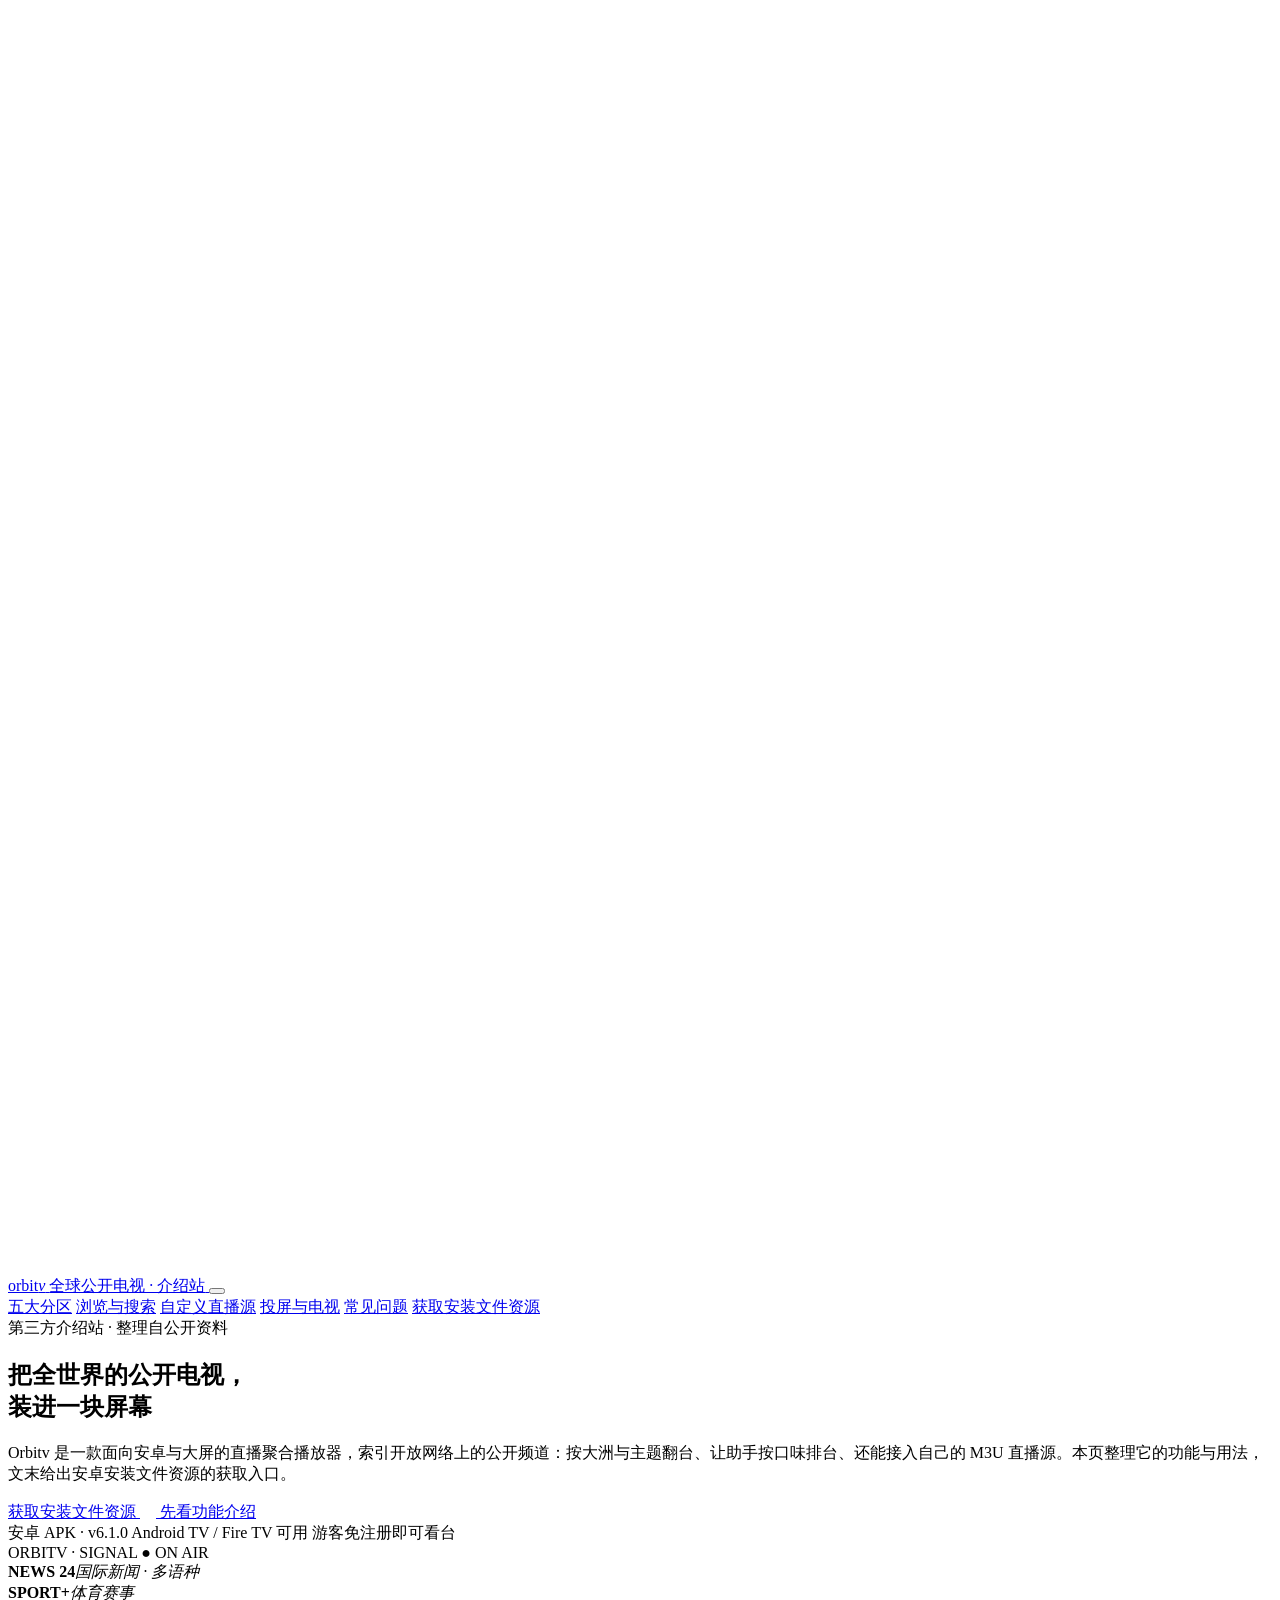
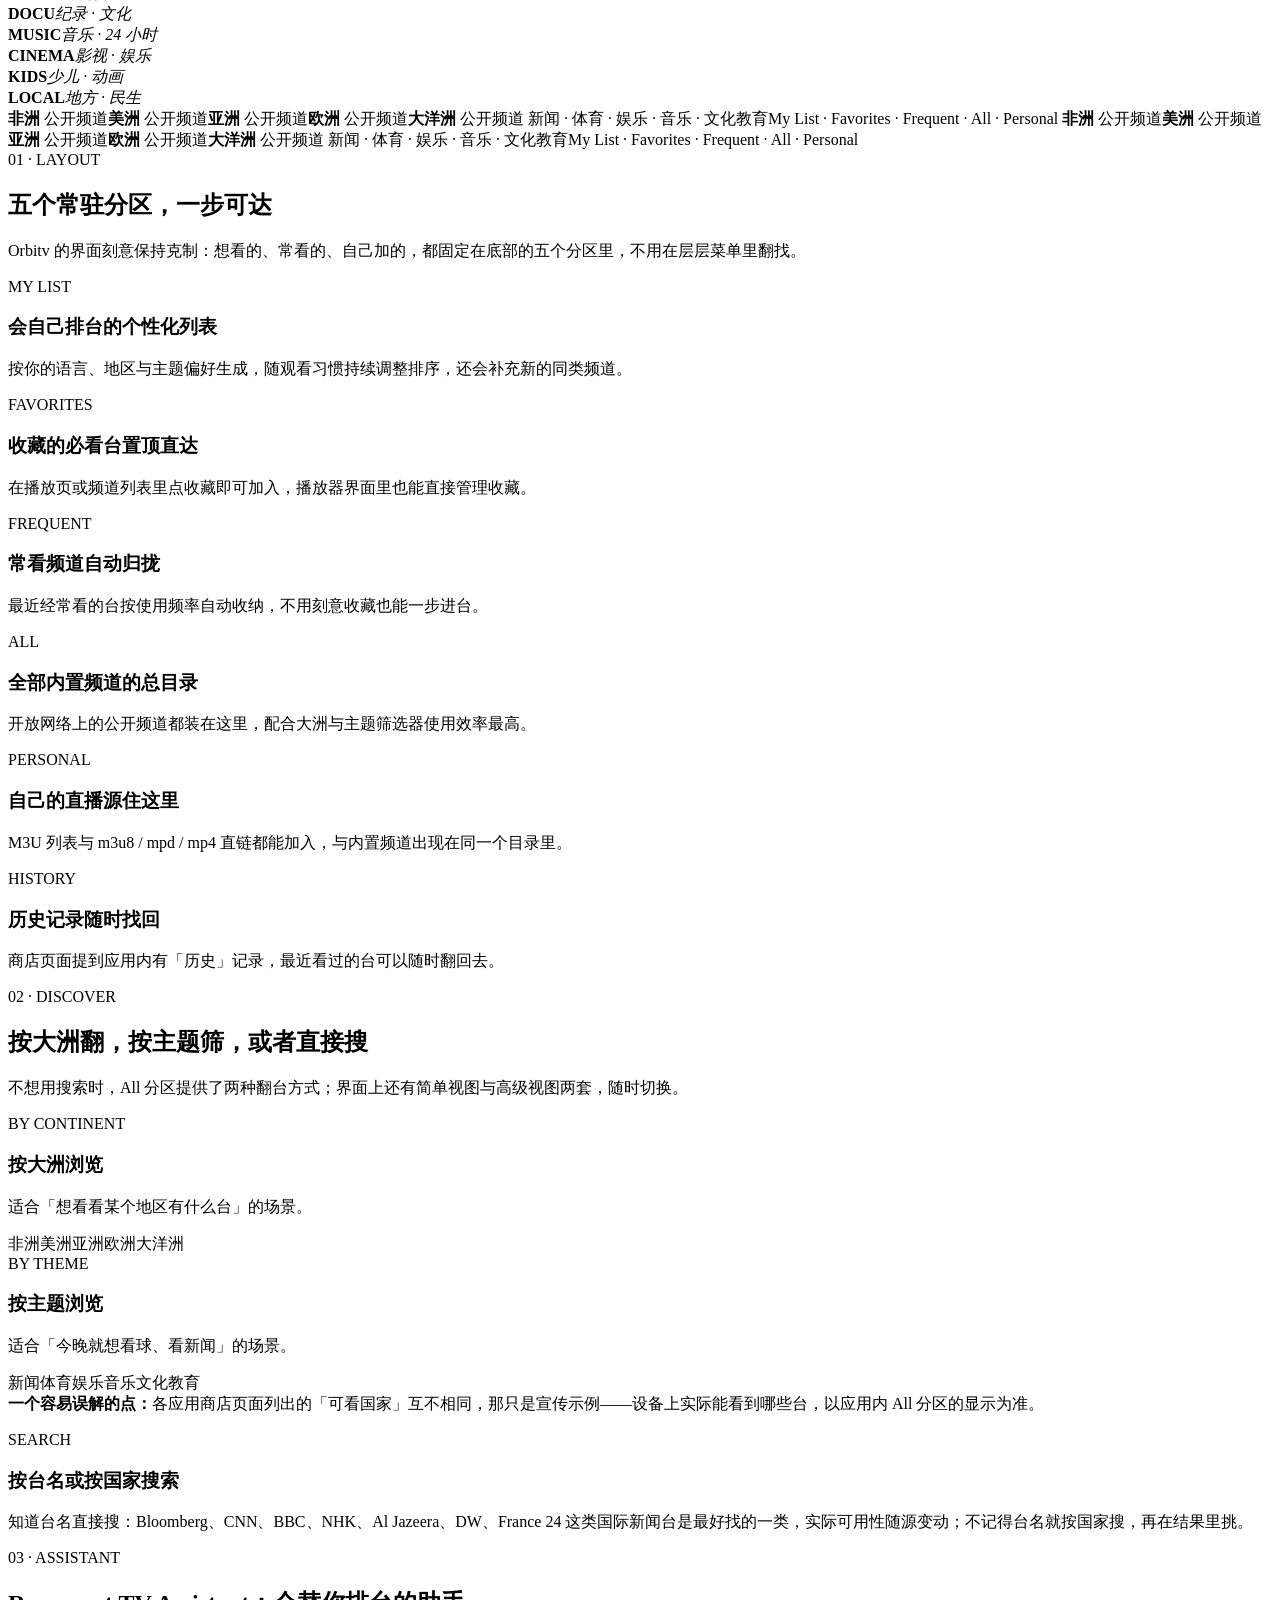
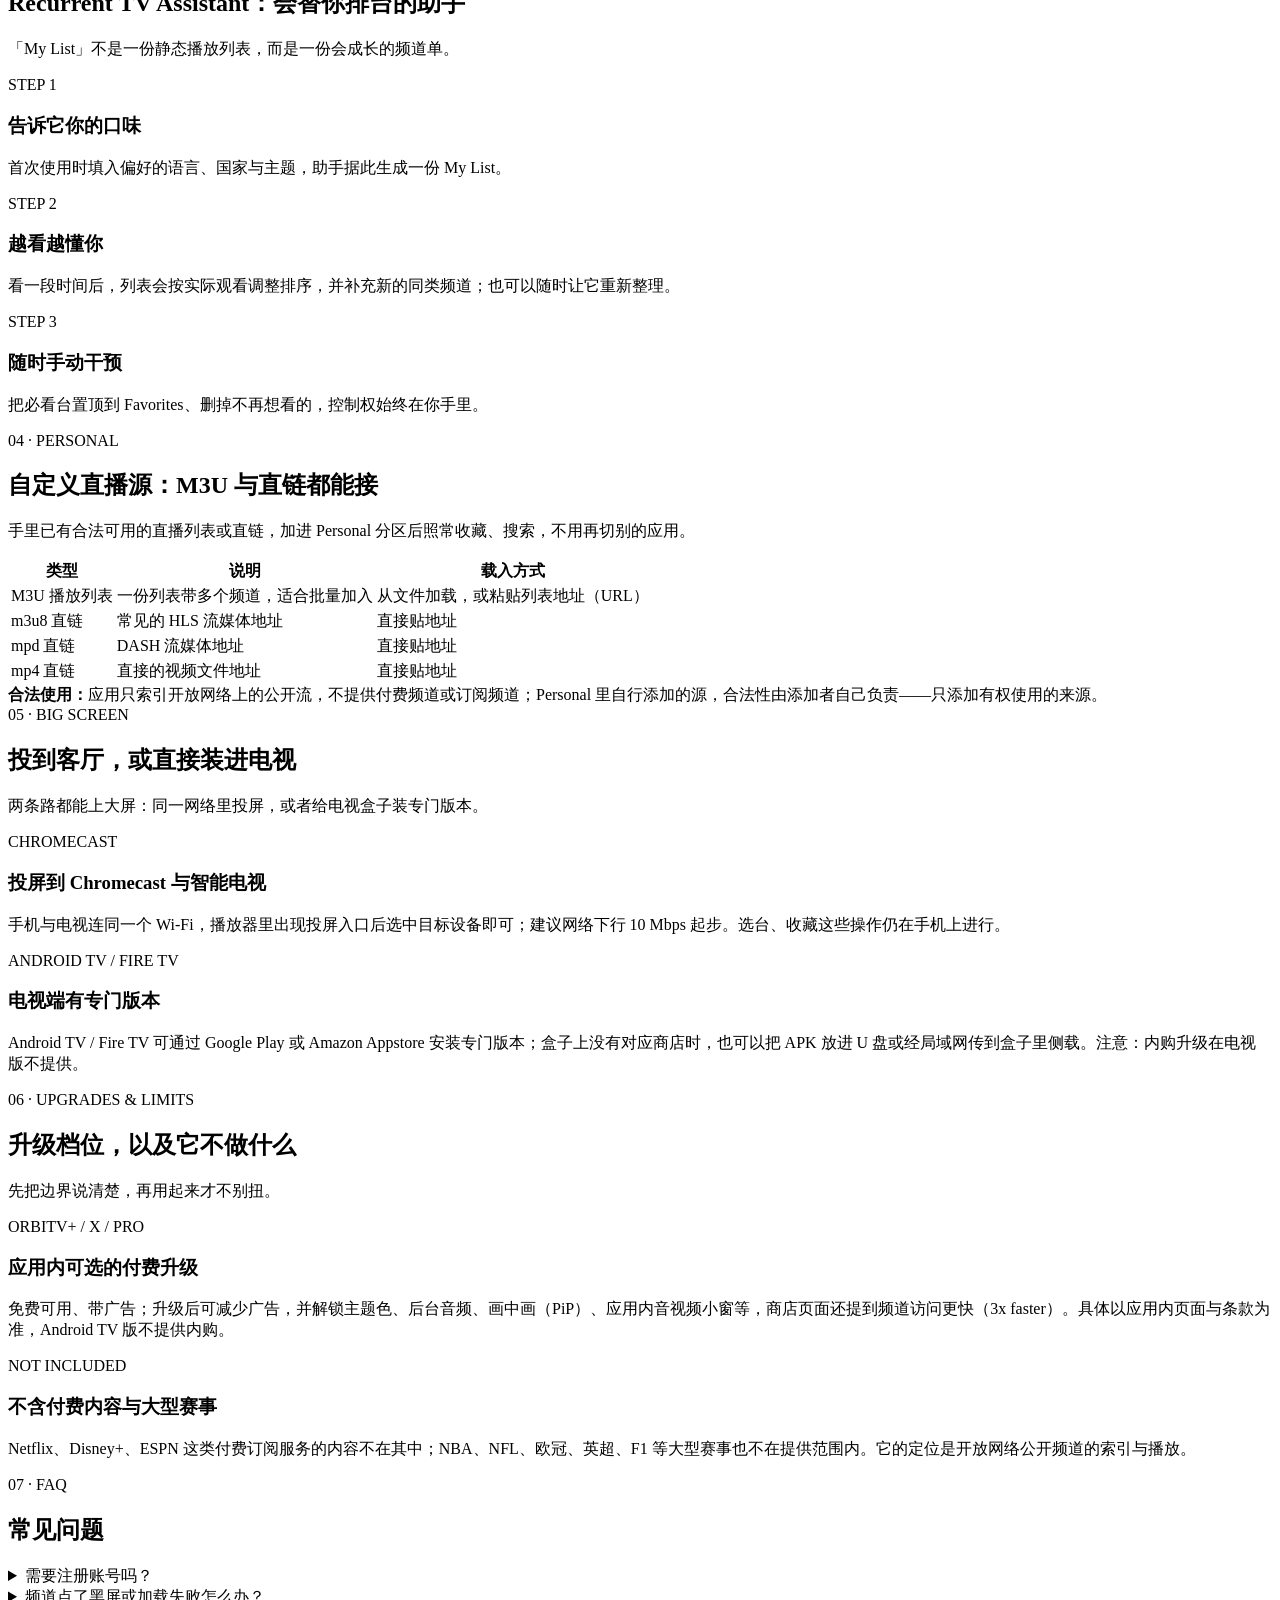
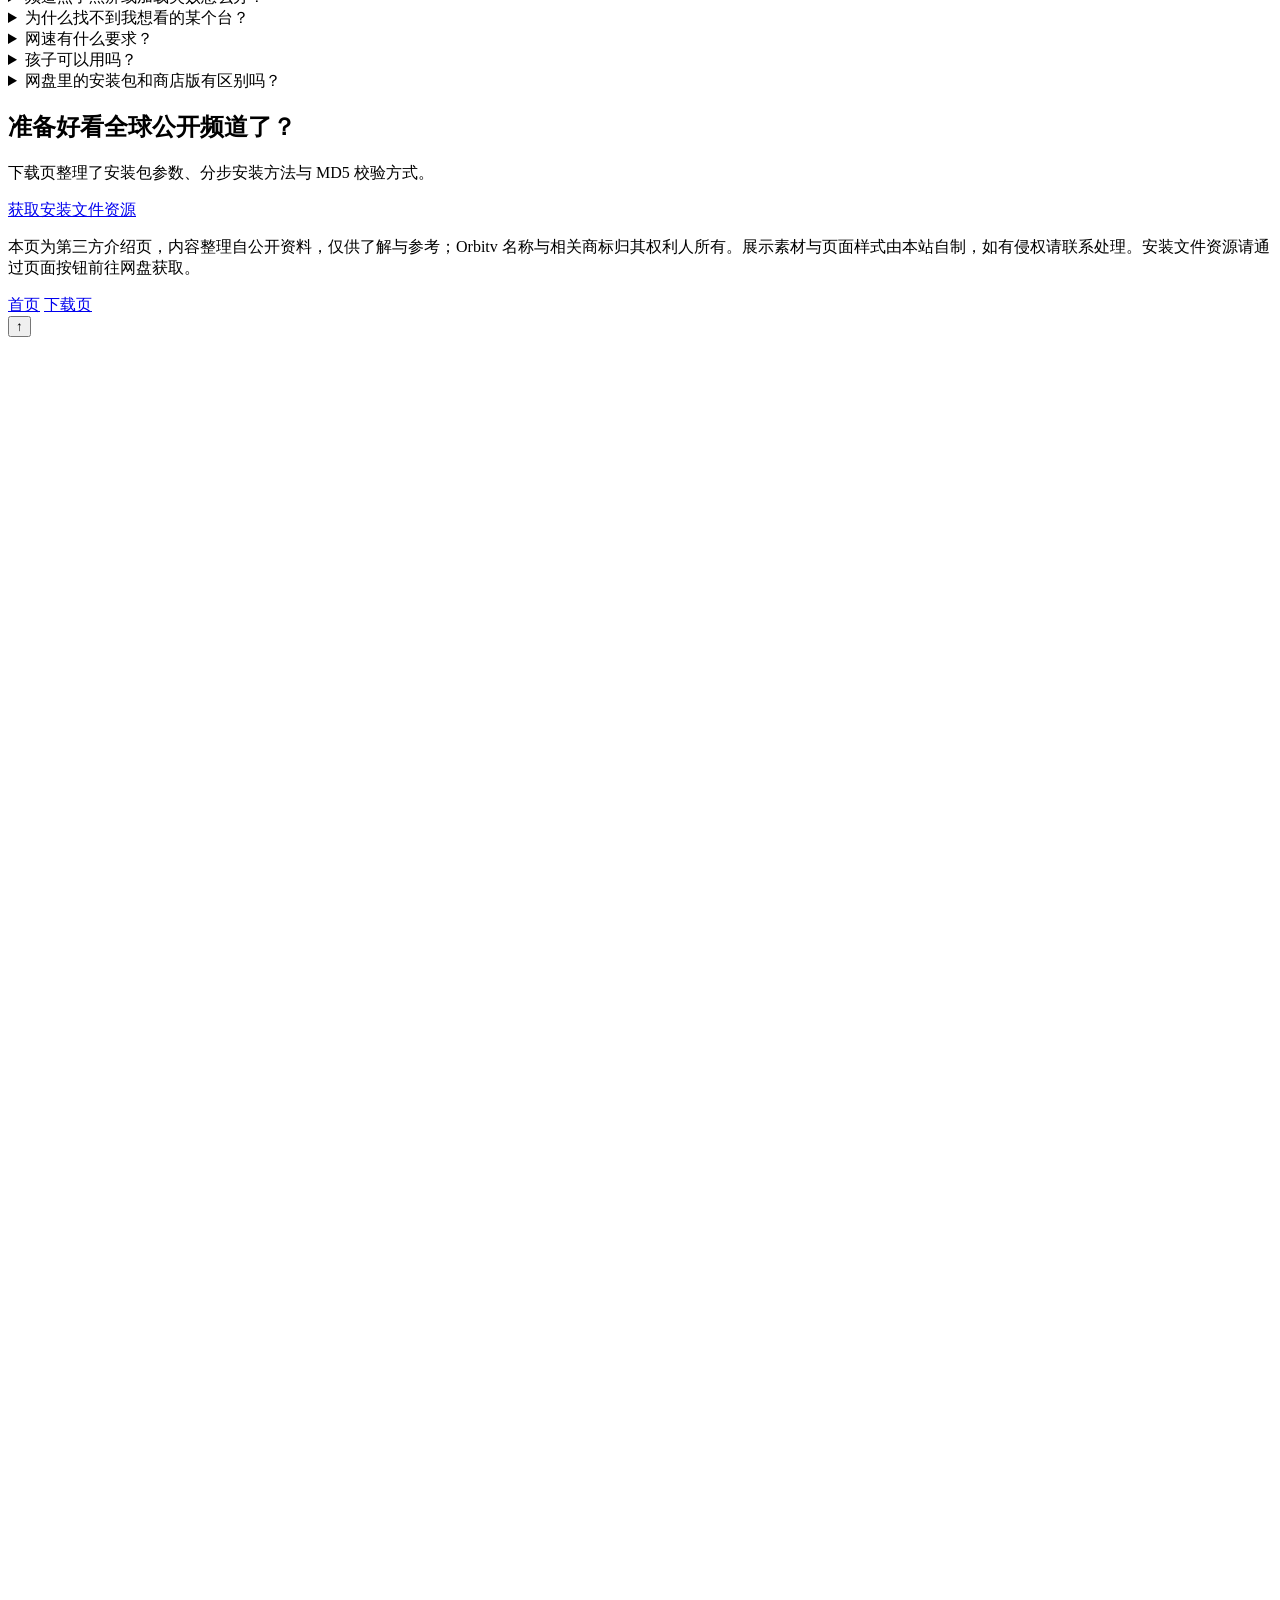
==== index.html @ a36843af "update" ====
<!DOCTYPE html>
<html lang="zh-CN">
<head>
<meta charset="UTF-8">
<meta name="viewport" content="width=device-width, initial-scale=1">
<title>Orbitv 介绍：全球公开电视直播应用的功能与用法 · 安卓安装包获取指引</title>
<meta name="description" content="Orbitv 是一款聚合开放网络公开电视频道的直播播放器，覆盖安卓手机、平板与 Android TV / Fire TV。这里以第三方视角整理它的五大分区、按大洲与主题浏览、M3U 自定义直播源、Chromecast 投屏等玩法，并给出安卓安装文件资源的获取入口。">
<meta name="keywords" content="orbitv,orbitv 下载,orbitv 安卓,IPTV 播放器,直播源 M3U,公开电视直播">
<link rel="icon" type="image/svg+xml" href="data:image/svg+xml,%3Csvg xmlns='http://www.w3.org/2000/svg' viewBox='0 0 32 32'%3E%3Crect width='32' height='32' rx='7' fill='%23ff2e7e'/%3E%3Cpath d='M12 9l12 7-12 7z' fill='%23fff'/%3E%3C/svg%3E">
<link rel="preconnect" href="https://fonts.googleapis.com">
<link rel="preconnect" href="https://fonts.gstatic.com" crossorigin>
<link href="https://fonts.googleapis.com/css2?family=Unbounded:wght@400;500;700&family=Noto+Sans+SC:wght@400;500;700;900&display=swap" rel="stylesheet">
<link rel="stylesheet" href="/assets/css/style.css">
</head>
<body>

<header class="site-header">
  <div class="wrap header-in">
    <a class="brand" href="/">
      <span class="brand-mark" aria-hidden="true">
        <svg viewBox="0 0 24 24" fill="none"><path d="M7 5l13 7-13 7z" fill="#fff"/></svg>
      </span>
      <span class="brand-name">orbit<em>v</em></span>
      <span class="brand-tag">全球公开电视 · 介绍站</span>
    </a>
    <button class="nav-toggle" aria-label="菜单" aria-expanded="false" aria-controls="site-nav">
      <span></span><span></span><span></span>
    </button>
    <nav class="nav-links" id="site-nav" aria-label="站内导航">
      <a href="#sec-zones">五大分区</a>
      <a href="#sec-browse">浏览与搜索</a>
      <a href="#sec-personal">自定义直播源</a>
      <a href="#sec-tv">投屏与电视</a>
      <a href="#sec-faq">常见问题</a>
      <a class="nav-cta" href="/download.html">获取安装文件资源</a>
    </nav>
  </div>
</header>

<main>
  <!-- 英雄区 -->
  <section class="hero">
    <div class="wrap hero-grid">
      <div>
        <span class="chip"><span class="live-dot" aria-hidden="true"></span>第三方介绍站 · 整理自公开资料</span>
        <h1>把全世界的公开电视，<br>装进<span class="grad-text">一块屏幕</span></h1>
        <p class="lead">Orbitv 是一款面向安卓与大屏的直播聚合播放器，索引开放网络上的公开频道：按大洲与主题翻台、让助手按口味排台、还能接入自己的 M3U 直播源。本页整理它的功能与用法，文末给出安卓安装文件资源的获取入口。</p>
        <div class="cta-row">
          <a class="btn btn-primary" href="/download.html">获取安装文件资源
            <svg width="16" height="16" viewBox="0 0 24 24" fill="none" aria-hidden="true"><path d="M12 3v13m0 0l-5-5m5 5l5-5M4 21h16" stroke="#fff" stroke-width="2" stroke-linecap="round" stroke-linejoin="round"/></svg>
          </a>
          <a class="btn btn-ghost" href="#sec-zones">先看功能介绍</a>
        </div>
        <div class="hero-meta">
          <span><i></i>安卓 APK · v6.1.0</span>
          <span><i></i>Android TV / Fire TV 可用</span>
          <span><i></i>游客免注册即可看台</span>
        </div>
      </div>
      <div class="tv-panel" aria-hidden="true">
        <div class="tv-top">
          <span class="sig">ORBITV · SIGNAL</span>
          <span class="on-air">● ON AIR</span>
        </div>
        <div class="mosaic">
          <div class="tile wide"><b>NEWS 24</b><i>国际新闻 · 多语种</i></div>
          <div class="tile"><b>SPORT+</b><i>体育赛事</i></div>
          <div class="tile alt"><b>DOCU</b><i>纪录 · 文化</i></div>
          <div class="tile alt"><b>MUSIC</b><i>音乐 · 24 小时</i></div>
          <div class="tile"><b>CINEMA</b><i>影视 · 娱乐</i></div>
          <div class="tile"><b>KIDS</b><i>少儿 · 动画</i></div>
          <div class="tile alt"><b>LOCAL</b><i>地方 · 民生</i></div>
        </div>
      </div>
    </div>
  </section>

  <!-- 跑马灯 -->
  <div class="ticker" aria-hidden="true">
    <div class="ticker-track">
      <span><b>非洲</b> 公开频道</span><span><b>美洲</b> 公开频道</span><span><b>亚洲</b> 公开频道</span><span><b>欧洲</b> 公开频道</span><span><b>大洋洲</b> 公开频道</span>
      <span>新闻 · 体育 · 娱乐 · 音乐 · 文化教育</span><span>My List · Favorites · Frequent · All · Personal</span>
      <span><b>非洲</b> 公开频道</span><span><b>美洲</b> 公开频道</span><span><b>亚洲</b> 公开频道</span><span><b>欧洲</b> 公开频道</span><span><b>大洋洲</b> 公开频道</span>
      <span>新闻 · 体育 · 娱乐 · 音乐 · 文化教育</span><span>My List · Favorites · Frequent · All · Personal</span>
    </div>
  </div>

  <!-- 01 五大分区 -->
  <section class="sec" id="sec-zones">
    <div class="wrap">
      <div class="sec-head reveal">
        <span class="k">01 · LAYOUT</span>
        <h2>五个常驻分区，一步可达</h2>
        <p>Orbitv 的界面刻意保持克制：想看的、常看的、自己加的，都固定在底部的五个分区里，不用在层层菜单里翻找。</p>
      </div>
      <div class="grid3">
        <div class="card reveal">
          <span class="en">MY LIST</span>
          <h3>会自己排台的个性化列表</h3>
          <p>按你的语言、地区与主题偏好生成，随观看习惯持续调整排序，还会补充新的同类频道。</p>
        </div>
        <div class="card reveal">
          <span class="en">FAVORITES</span>
          <h3>收藏的必看台置顶直达</h3>
          <p>在播放页或频道列表里点收藏即可加入，播放器界面里也能直接管理收藏。</p>
        </div>
        <div class="card reveal">
          <span class="en">FREQUENT</span>
          <h3>常看频道自动归拢</h3>
          <p>最近经常看的台按使用频率自动收纳，不用刻意收藏也能一步进台。</p>
        </div>
        <div class="card reveal">
          <span class="en">ALL</span>
          <h3>全部内置频道的总目录</h3>
          <p>开放网络上的公开频道都装在这里，配合大洲与主题筛选器使用效率最高。</p>
        </div>
        <div class="card reveal">
          <span class="en">PERSONAL</span>
          <h3>自己的直播源住这里</h3>
          <p>M3U 列表与 m3u8 / mpd / mp4 直链都能加入，与内置频道出现在同一个目录里。</p>
        </div>
        <div class="card reveal">
          <span class="en">HISTORY</span>
          <h3>历史记录随时找回</h3>
          <p>商店页面提到应用内有「历史」记录，最近看过的台可以随时翻回去。</p>
        </div>
      </div>
    </div>
  </section>

  <!-- 02 浏览与搜索 -->
  <section class="sec" id="sec-browse">
    <div class="wrap">
      <div class="sec-head reveal">
        <span class="k">02 · DISCOVER</span>
        <h2>按大洲翻，按主题筛，或者直接搜</h2>
        <p>不想用搜索时，All 分区提供了两种翻台方式；界面上还有简单视图与高级视图两套，随时切换。</p>
      </div>
      <div class="browse-grid">
        <div class="card reveal">
          <span class="en">BY CONTINENT</span>
          <h3>按大洲浏览</h3>
          <p>适合「想看看某个地区有什么台」的场景。</p>
          <div class="pill-box">
            <span class="pill">非洲</span><span class="pill">美洲</span><span class="pill">亚洲</span><span class="pill">欧洲</span><span class="pill">大洋洲</span>
          </div>
        </div>
        <div class="card reveal">
          <span class="en">BY THEME</span>
          <h3>按主题浏览</h3>
          <p>适合「今晚就想看球、看新闻」的场景。</p>
          <div class="pill-box">
            <span class="pill">新闻</span><span class="pill">体育</span><span class="pill">娱乐</span><span class="pill">音乐</span><span class="pill">文化教育</span>
          </div>
        </div>
      </div>
      <div class="note reveal">
        <b>一个容易误解的点：</b>各应用商店页面列出的「可看国家」互不相同，那只是宣传示例——设备上实际能看到哪些台，以应用内 All 分区的显示为准。
      </div>
      <div class="card reveal" style="margin-top:16px">
        <span class="en">SEARCH</span>
        <h3>按台名或按国家搜索</h3>
        <p>知道台名直接搜：Bloomberg、CNN、BBC、NHK、Al Jazeera、DW、France 24 这类国际新闻台是最好找的一类，实际可用性随源变动；不记得台名就按国家搜，再在结果里挑。</p>
      </div>
    </div>
  </section>

  <!-- 03 助手 -->
  <section class="sec" id="sec-assistant">
    <div class="wrap">
      <div class="sec-head reveal">
        <span class="k">03 · ASSISTANT</span>
        <h2>Recurrent TV Assistant：会替你排台的助手</h2>
        <p>「My List」不是一份静态播放列表，而是一份会成长的频道单。</p>
      </div>
      <div class="grid3">
        <div class="card reveal">
          <span class="num">STEP 1</span>
          <h3>告诉它你的口味</h3>
          <p>首次使用时填入偏好的语言、国家与主题，助手据此生成一份 My List。</p>
        </div>
        <div class="card reveal">
          <span class="num">STEP 2</span>
          <h3>越看越懂你</h3>
          <p>看一段时间后，列表会按实际观看调整排序，并补充新的同类频道；也可以随时让它重新整理。</p>
        </div>
        <div class="card reveal">
          <span class="num">STEP 3</span>
          <h3>随时手动干预</h3>
          <p>把必看台置顶到 Favorites、删掉不再想看的，控制权始终在你手里。</p>
        </div>
      </div>
    </div>
  </section>

  <!-- 04 自定义直播源 -->
  <section class="sec" id="sec-personal">
    <div class="wrap">
      <div class="sec-head reveal">
        <span class="k">04 · PERSONAL</span>
        <h2>自定义直播源：M3U 与直链都能接</h2>
        <p>手里已有合法可用的直播列表或直链，加进 Personal 分区后照常收藏、搜索，不用再切别的应用。</p>
      </div>
      <div class="tbl-wrap reveal">
        <table class="tbl">
          <thead><tr><th>类型</th><th>说明</th><th>载入方式</th></tr></thead>
          <tbody>
            <tr><td>M3U 播放列表</td><td>一份列表带多个频道，适合批量加入</td><td>从文件加载，或粘贴列表地址（URL）</td></tr>
            <tr><td>m3u8 直链</td><td>常见的 HLS 流媒体地址</td><td>直接贴地址</td></tr>
            <tr><td>mpd 直链</td><td>DASH 流媒体地址</td><td>直接贴地址</td></tr>
            <tr><td>mp4 直链</td><td>直接的视频文件地址</td><td>直接贴地址</td></tr>
          </tbody>
        </table>
      </div>
      <div class="note reveal">
        <b>合法使用：</b>应用只索引开放网络上的公开流，不提供付费频道或订阅频道；Personal 里自行添加的源，合法性由添加者自己负责——只添加有权使用的来源。
      </div>
    </div>
  </section>

  <!-- 05 投屏与电视 -->
  <section class="sec" id="sec-tv">
    <div class="wrap">
      <div class="sec-head reveal">
        <span class="k">05 · BIG SCREEN</span>
        <h2>投到客厅，或直接装进电视</h2>
        <p>两条路都能上大屏：同一网络里投屏，或者给电视盒子装专门版本。</p>
      </div>
      <div class="grid2">
        <div class="card reveal">
          <span class="en">CHROMECAST</span>
          <h3>投屏到 Chromecast 与智能电视</h3>
          <p>手机与电视连同一个 Wi-Fi，播放器里出现投屏入口后选中目标设备即可；建议网络下行 10 Mbps 起步。选台、收藏这些操作仍在手机上进行。</p>
        </div>
        <div class="card reveal">
          <span class="en">ANDROID TV / FIRE TV</span>
          <h3>电视端有专门版本</h3>
          <p>Android TV / Fire TV 可通过 Google Play 或 Amazon Appstore 安装专门版本；盒子上没有对应商店时，也可以把 APK 放进 U 盘或经局域网传到盒子里侧载。注意：内购升级在电视版不提供。</p>
        </div>
      </div>
    </div>
  </section>

  <!-- 06 升级与边界 -->
  <section class="sec" id="sec-plus">
    <div class="wrap">
      <div class="sec-head reveal">
        <span class="k">06 · UPGRADES &amp; LIMITS</span>
        <h2>升级档位，以及它不做什么</h2>
        <p>先把边界说清楚，再用起来才不别扭。</p>
      </div>
      <div class="grid2">
        <div class="card reveal">
          <span class="en">ORBITV+ / X / PRO</span>
          <h3>应用内可选的付费升级</h3>
          <p>免费可用、带广告；升级后可减少广告，并解锁主题色、后台音频、画中画（PiP）、应用内音视频小窗等，商店页面还提到频道访问更快（3x faster）。具体以应用内页面与条款为准，Android TV 版不提供内购。</p>
        </div>
        <div class="card reveal">
          <span class="en">NOT INCLUDED</span>
          <h3>不含付费内容与大型赛事</h3>
          <p>Netflix、Disney+、ESPN 这类付费订阅服务的内容不在其中；NBA、NFL、欧冠、英超、F1 等大型赛事也不在提供范围内。它的定位是开放网络公开频道的索引与播放。</p>
        </div>
      </div>
    </div>
  </section>

  <!-- FAQ -->
  <section class="sec" id="sec-faq">
    <div class="wrap">
      <div class="sec-head reveal">
        <span class="k">07 · FAQ</span>
        <h2>常见问题</h2>
      </div>
      <details class="qa reveal">
        <summary>需要注册账号吗？</summary>
        <div class="qa-body">不需要。游客身份即可浏览与观看，装完直接用。注册是可选的，价值主要在收藏的跨设备同步——换手机时不用手动重收一遍。</div>
      </details>
      <details class="qa reveal">
        <summary>频道点了黑屏或加载失败怎么办？</summary>
        <div class="qa-body">先换两个别的台：能播说明是刚才那个台失效了，稍后再试即可；都不能播就查网络，或做一次「宽带 vs 移动流量」的对照测试来定位问题在哪个环节。开放网络源随时可能下线或迁移，单个台失效是常态。</div>
      </details>
      <details class="qa reveal">
        <summary>为什么找不到我想看的某个台？</summary>
        <div class="qa-body">它不提供付费或订阅频道，也不提供大型赛事转播。想看这类内容仍需要对应的付费服务。想要一个稳定可用的源，可以往 Personal 里添加自己有权使用的直播源。</div>
      </details>
      <details class="qa reveal">
        <summary>网速有什么要求？</summary>
        <div class="qa-body">10 Mbps 以上的下行速度体验较稳，画质更高的流要求更高。移动流量下信号波动比 Wi-Fi 明显；长时间用流量看直播产生的流量费与漫游费由使用者自行承担。</div>
      </details>
      <details class="qa reveal">
        <summary>孩子可以用吗？</summary>
        <div class="qa-body">安卓商店分级为 PEGI 3（全年龄），iOS App Store 分级为 16+，服务条款也写明面向 16 岁以上人群。家里同时有安卓和苹果设备的话，两边都要留意。</div>
      </details>
      <details class="qa reveal">
        <summary>网盘里的安装包和商店版有区别吗？</summary>
        <div class="qa-body">功能相同，只是版本新旧不同：网盘包固定为 6.1.0，商店版持续更新。装法与校验方式见<a href="/download.html">下载页</a>的说明。</div>
      </details>
    </div>
  </section>

  <!-- CTA -->
  <div class="wrap">
    <div class="cta-band reveal">
      <h2>准备好看全球公开频道了？</h2>
      <p>下载页整理了安装包参数、分步安装方法与 MD5 校验方式。</p>
      <a class="btn btn-primary" href="/download.html">获取安装文件资源</a>
    </div>
  </div>
</main>

<footer class="site-footer">
  <div class="wrap foot-in">
    <p>本页为第三方介绍页，内容整理自公开资料，仅供了解与参考；Orbitv 名称与相关商标归其权利人所有。展示素材与页面样式由本站自制，如有侵权请联系处理。安装文件资源请通过页面按钮前往网盘获取。</p>
    <nav class="foot-links" aria-label="页脚链接">
      <a href="/">首页</a>
      <a href="/download.html">下载页</a>
    </nav>
  </div>
</footer>

<!-- 右下角浮动按钮：返回顶部 + 下载 -->
<div class="fab-stack">
  <button class="fab fab-top" id="to-top" aria-label="返回顶部">↑</button>
  <a class="fab fab-dl" href="#" data-link="download" aria-label="获取安装文件资源">
    <svg viewBox="0 0 24 24" fill="none" aria-hidden="true"><path d="M12 3v13m0 0l-5-5m5 5l5-5M4 21h16" stroke="#fff" stroke-width="2.2" stroke-linecap="round" stroke-linejoin="round"/></svg>
  </a>
</div>

<script src="/assets/js/links.js"></script>
<script src="/assets/js/main.js"></script>
</body>
</html>
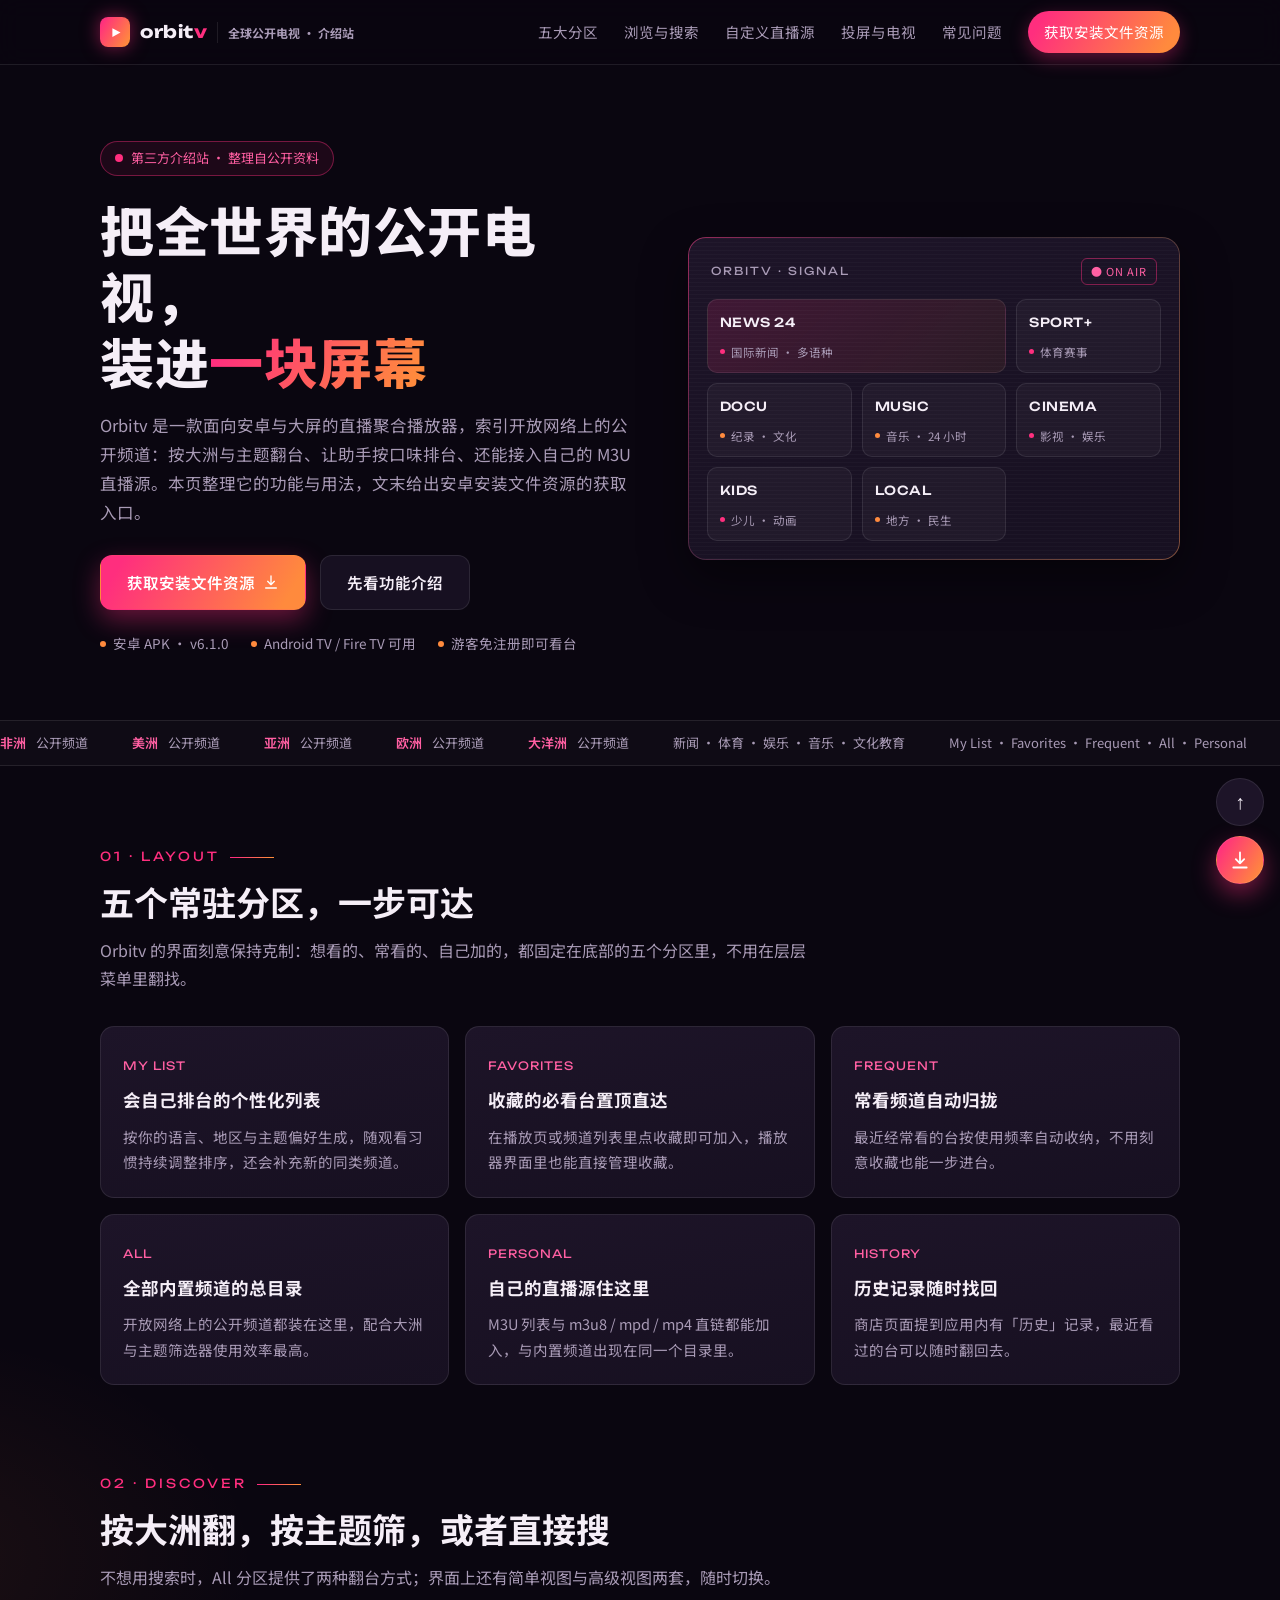
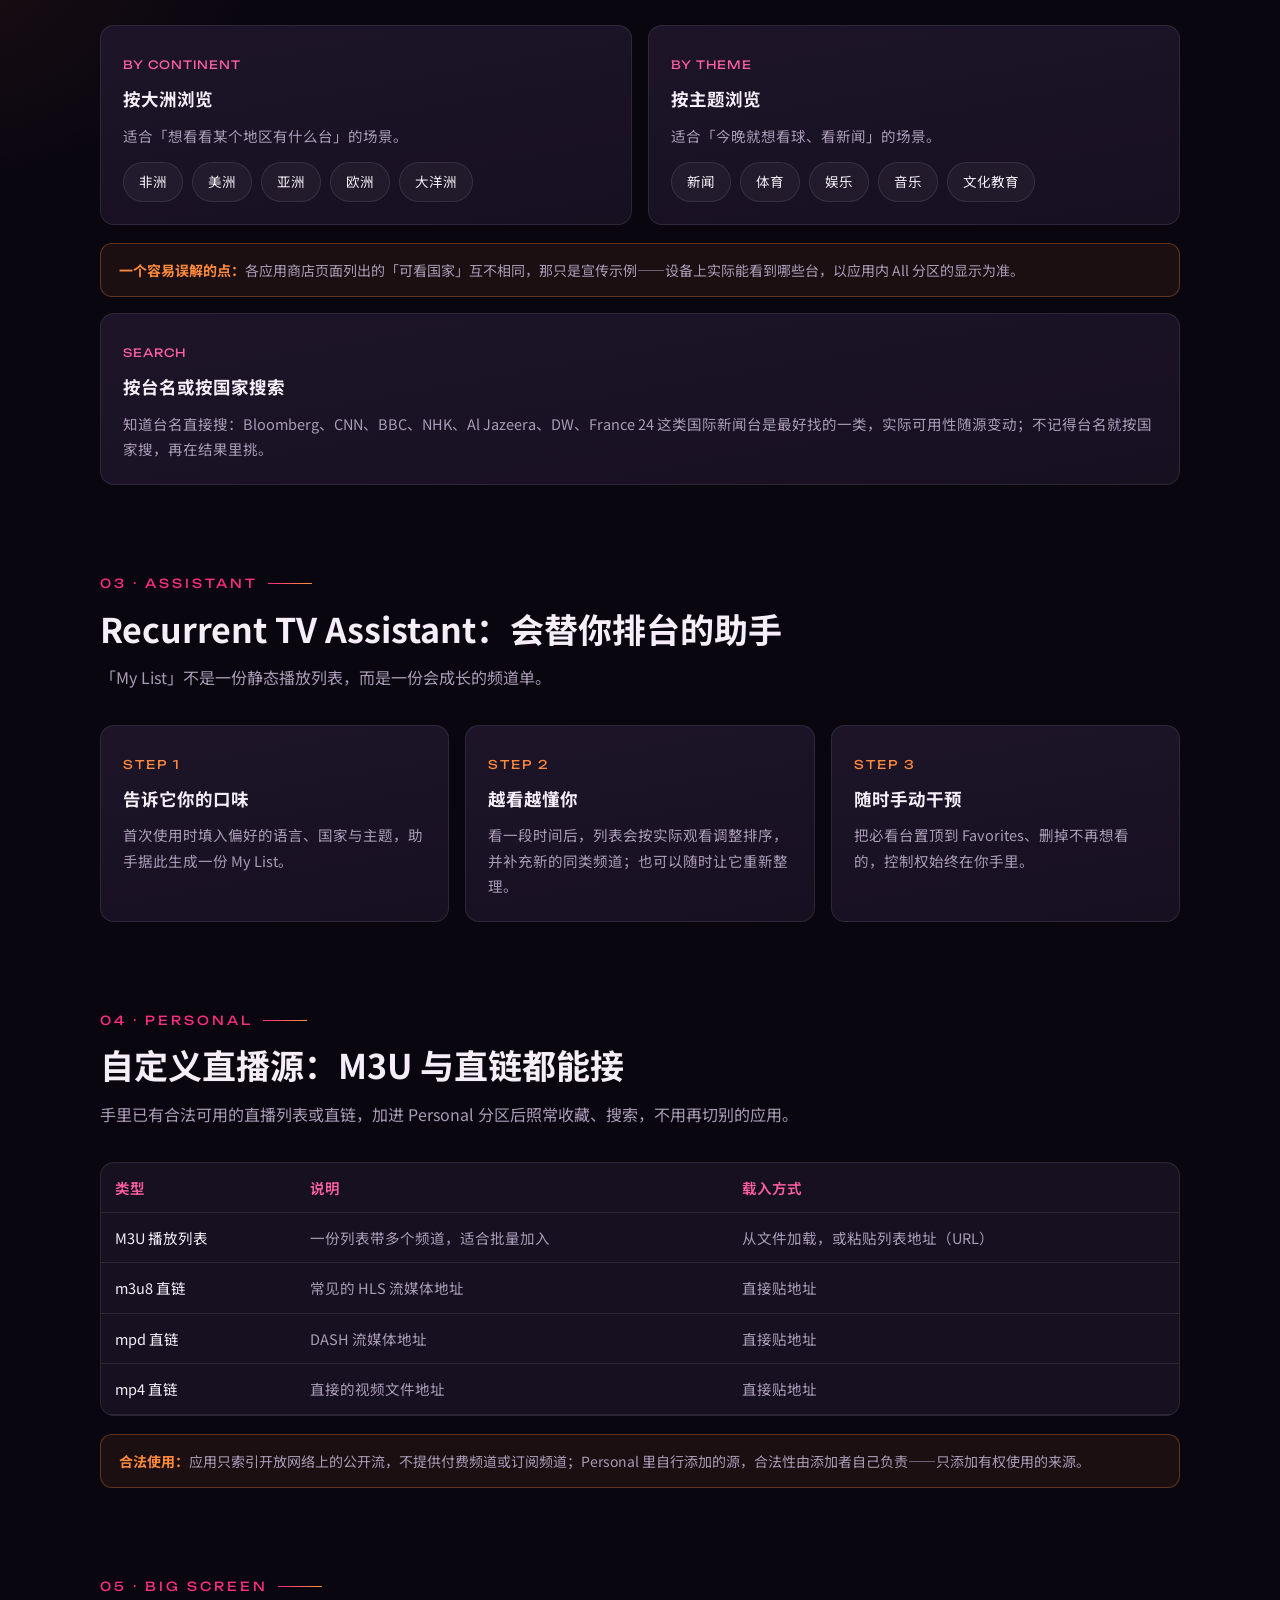
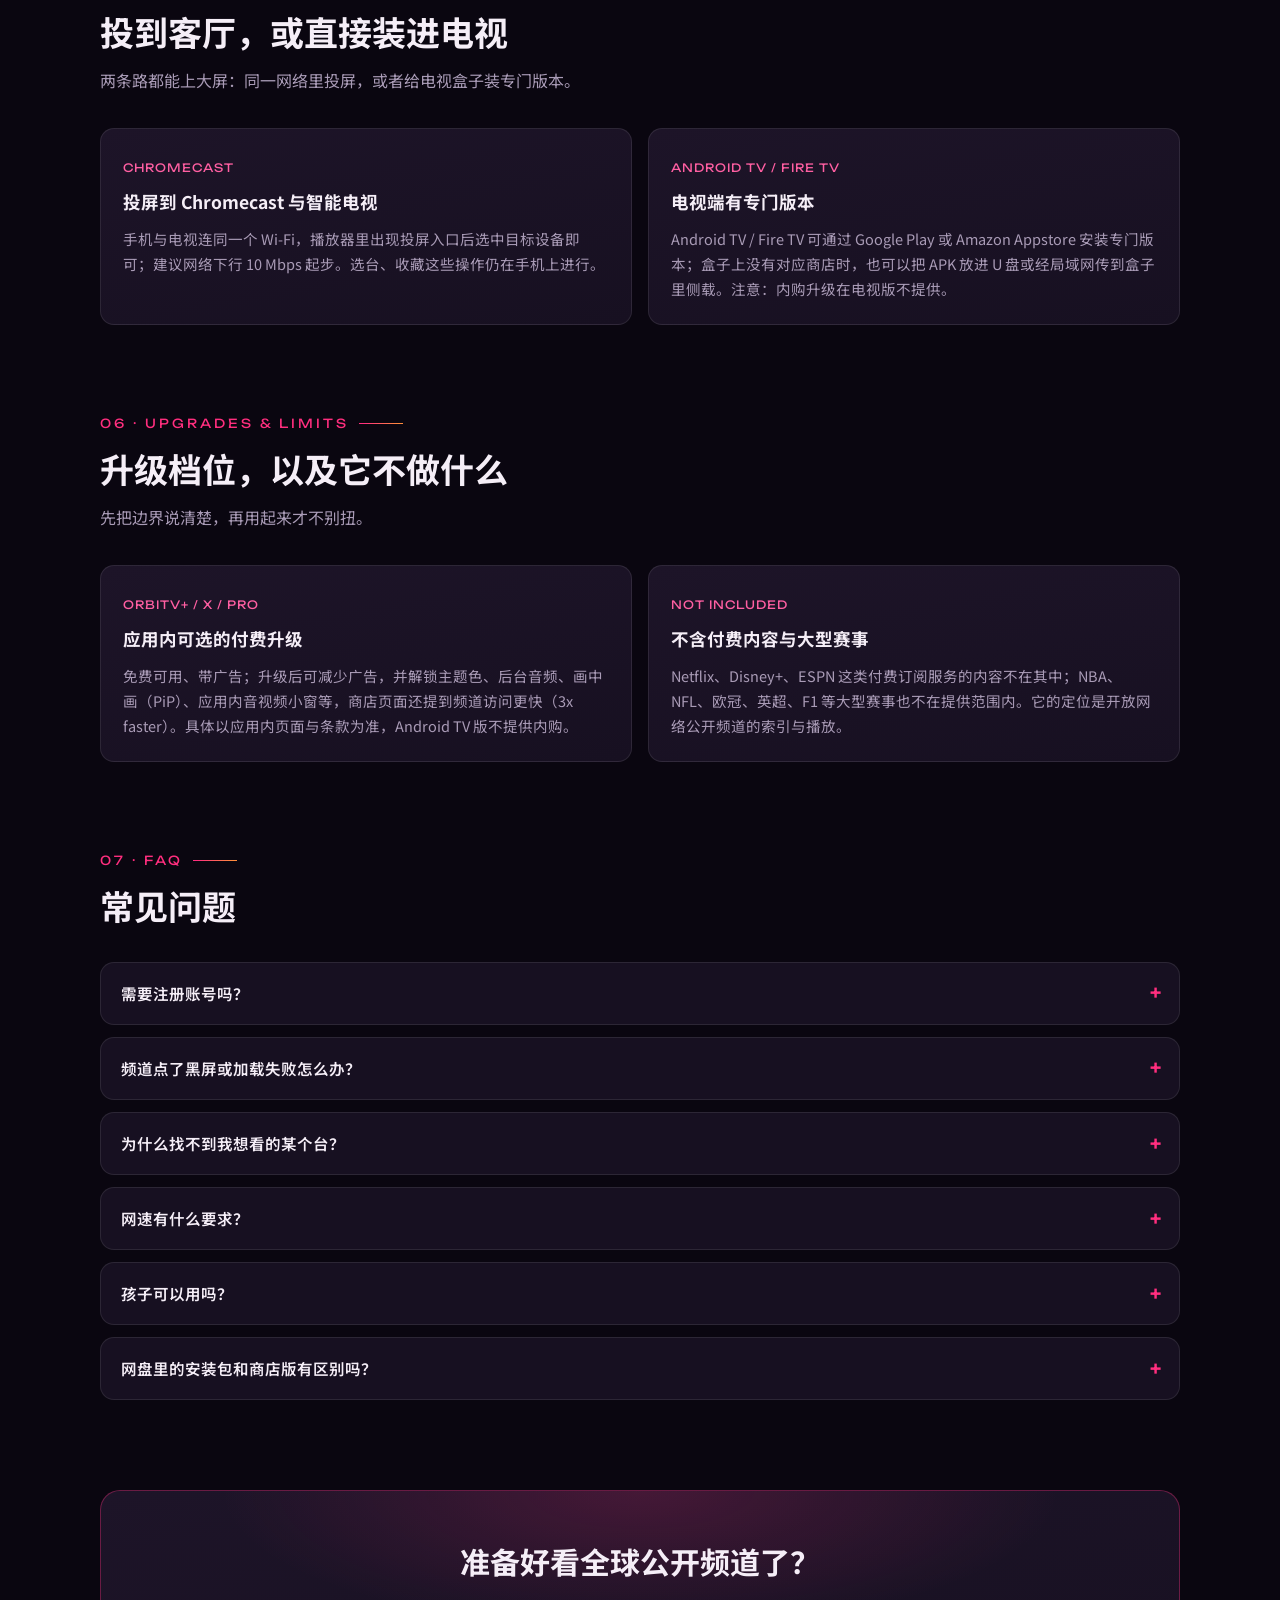
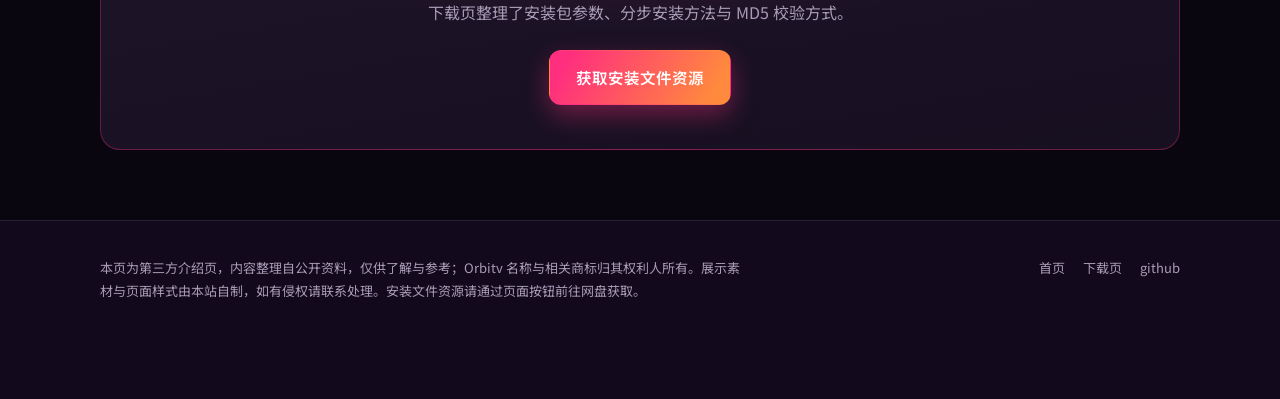
==== commit 215fc68b: "update" ====
--- a/index.html
+++ b/index.html
@@ -314,6 +314,7 @@
     <nav class="foot-links" aria-label="页脚链接">
       <a href="/">首页</a>
       <a href="/download.html">下载页</a>
+      <a href="https://github.com/alipymanbu/orbitv.loveyou.bond">github</a>
     </nav>
   </div>
 </footer>
--- a/assets/css/style.css
+++ b/assets/css/style.css
@@ -0,0 +1,311 @@
+/* orbitv.loveyou.bond —— 广播信号 · 暗夜粉调主题（第三方介绍站） */
+:root {
+  --bg: #0a0610;
+  --bg-2: #120a1c;
+  --panel: #171021;
+  --panel-2: #1d1428;
+  --line: rgba(255, 255, 255, 0.09);
+  --txt: #f5eef7;
+  --muted: #a99bb6;
+  --pink: #ff2e7e;
+  --pink-soft: #ff5fa2;
+  --orange: #ff8a3d;
+  --grad: linear-gradient(120deg, #ff2e7e 10%, #ff8a3d 90%);
+  --radius: 14px;
+  --shadow: 0 18px 48px rgba(0, 0, 0, 0.45);
+}
+
+* { box-sizing: border-box; margin: 0; padding: 0; }
+html { overflow-x: clip; scroll-behavior: smooth; }
+@media (prefers-reduced-motion: reduce) {
+  html { scroll-behavior: auto; }
+}
+body {
+  font-family: 'Noto Sans SC', 'PingFang SC', 'Microsoft YaHei', system-ui, -apple-system, sans-serif;
+  background:
+    radial-gradient(900px 480px at 85% -10%, rgba(255, 46, 126, 0.14), transparent 60%),
+    radial-gradient(700px 420px at -10% 30%, rgba(255, 138, 61, 0.08), transparent 55%),
+    var(--bg);
+  color: var(--txt);
+  line-height: 1.75;
+  -webkit-font-smoothing: antialiased;
+}
+img, svg, video { max-width: 100%; display: block; }
+a { color: var(--pink-soft); text-decoration: none; }
+a:hover { text-decoration: underline; }
+ul, ol { padding-left: 1.4em; }
+li { margin: 0.35em 0; }
+code { font-family: ui-monospace, Consolas, 'Courier New', monospace; }
+
+.wrap { max-width: 1120px; margin: 0 auto; padding: 0 20px; }
+.disp { font-family: 'Unbounded', 'Noto Sans SC', sans-serif; }
+.grad-text {
+  background: var(--grad);
+  -webkit-background-clip: text;
+  background-clip: text;
+  color: transparent;
+}
+
+/* ---------- 顶栏 ---------- */
+.site-header {
+  position: sticky; top: 0; z-index: 50;
+  background: rgba(10, 6, 16, 0.82);
+  backdrop-filter: blur(12px);
+  -webkit-backdrop-filter: blur(12px);
+  border-bottom: 1px solid var(--line);
+}
+.header-in { display: flex; align-items: center; justify-content: space-between; gap: 16px; height: 64px; }
+.brand { display: inline-flex; align-items: center; gap: 10px; color: var(--txt); font-weight: 700; }
+.brand:hover { text-decoration: none; }
+.brand-mark {
+  width: 30px; height: 30px; border-radius: 8px; flex: none;
+  background: var(--grad);
+  display: inline-flex; align-items: center; justify-content: center;
+  box-shadow: 0 0 18px rgba(255, 46, 126, 0.5);
+}
+.brand-mark svg { width: 15px; height: 15px; }
+.brand-name { font-family: 'Unbounded', sans-serif; font-size: 17px; letter-spacing: 0.5px; }
+.brand-name em { font-style: normal; color: var(--pink); }
+.brand-tag { font-size: 12px; color: var(--muted); border-left: 1px solid var(--line); padding-left: 10px; }
+
+.nav-links { display: flex; align-items: center; gap: 26px; }
+.nav-links a { color: var(--muted); font-size: 14.5px; }
+.nav-links a:hover { color: var(--txt); text-decoration: none; }
+.nav-cta {
+  padding: 8px 16px; border-radius: 999px; font-size: 14px; color: #fff !important;
+  background: var(--grad); box-shadow: 0 6px 18px rgba(255, 46, 126, 0.35);
+}
+.nav-toggle {
+  display: none; width: 42px; height: 42px; border-radius: 10px;
+  background: var(--panel-2); border: 1px solid var(--line); cursor: pointer;
+  flex-direction: column; align-items: center; justify-content: center; gap: 5px;
+}
+.nav-toggle span { width: 18px; height: 2px; background: var(--txt); border-radius: 2px; transition: transform 0.2s, opacity 0.2s; }
+.nav-toggle.open span:nth-child(1) { transform: translateY(7px) rotate(45deg); }
+.nav-toggle.open span:nth-child(2) { opacity: 0; }
+.nav-toggle.open span:nth-child(3) { transform: translateY(-7px) rotate(-45deg); }
+
+/* ---------- 英雄区 ---------- */
+.hero { position: relative; padding: 76px 0 64px; overflow: clip; }
+.hero-grid { display: grid; grid-template-columns: 1.05fr 0.95fr; gap: 44px; align-items: center; }
+.chip {
+  display: inline-flex; align-items: center; gap: 8px;
+  font-size: 13px; color: var(--pink-soft);
+  border: 1px solid rgba(255, 46, 126, 0.4); border-radius: 999px;
+  padding: 5px 14px; background: rgba(255, 46, 126, 0.08);
+}
+.live-dot { width: 8px; height: 8px; border-radius: 50%; background: var(--pink); animation: pulse 1.6s infinite; }
+@keyframes pulse { 0%, 100% { opacity: 1; box-shadow: 0 0 0 0 rgba(255, 46, 126, 0.6); } 50% { opacity: 0.6; box-shadow: 0 0 0 6px rgba(255, 46, 126, 0); } }
+.hero h1 {
+  font-size: clamp(32px, 5.2vw, 54px); line-height: 1.22; font-weight: 800;
+  margin: 20px 0 18px; letter-spacing: 0.5px;
+}
+.hero .lead { color: var(--muted); font-size: 16.5px; max-width: 560px; }
+.cta-row { display: flex; flex-wrap: wrap; gap: 14px; margin: 28px 0 22px; }
+.btn {
+  display: inline-flex; align-items: center; justify-content: center; gap: 8px;
+  padding: 13px 26px; border-radius: 12px; font-size: 15.5px; font-weight: 600;
+  border: 1px solid transparent; cursor: pointer;
+}
+.btn:hover { text-decoration: none; transform: translateY(-1px); }
+.btn-primary { background: var(--grad); color: #fff; box-shadow: 0 10px 26px rgba(255, 46, 126, 0.38); }
+.btn-ghost { border-color: var(--line); color: var(--txt); background: var(--panel); }
+.hero-meta { display: flex; flex-wrap: wrap; gap: 10px 22px; color: var(--muted); font-size: 13.5px; }
+.hero-meta span { display: inline-flex; align-items: center; gap: 7px; }
+.hero-meta i { width: 6px; height: 6px; border-radius: 50%; background: var(--orange); flex: none; }
+
+/* 频道马赛克面板 */
+.tv-panel {
+  position: relative; border-radius: 18px; padding: 18px;
+  background: linear-gradient(160deg, var(--panel-2), var(--panel));
+  border: 1px solid var(--line); box-shadow: var(--shadow);
+}
+.tv-panel::before {
+  content: ''; position: absolute; inset: -1px; border-radius: 18px; pointer-events: none;
+  background: linear-gradient(120deg, rgba(255, 46, 126, 0.5), transparent 40%, rgba(255, 138, 61, 0.4));
+  -webkit-mask: linear-gradient(#fff 0 0) content-box, linear-gradient(#fff 0 0);
+  -webkit-mask-composite: xor; mask-composite: exclude; padding: 1px;
+}
+.tv-panel::after {
+  content: ''; position: absolute; inset: 0; border-radius: 18px; pointer-events: none;
+  background: repeating-linear-gradient(0deg, rgba(255, 255, 255, 0.025) 0 1px, transparent 1px 4px);
+}
+.tv-top { display: flex; justify-content: space-between; align-items: center; padding: 2px 4px 14px; }
+.tv-top .sig { font-family: 'Unbounded', sans-serif; font-size: 11px; letter-spacing: 2px; color: var(--muted); }
+.tv-top .on-air { font-size: 11px; color: var(--pink-soft); border: 1px solid rgba(255, 46, 126, 0.45); border-radius: 6px; padding: 3px 9px; letter-spacing: 1px; }
+.mosaic { display: grid; grid-template-columns: repeat(3, minmax(0, 1fr)); gap: 10px; }
+.tile {
+  border-radius: 10px; padding: 12px 12px 10px; min-height: 74px;
+  background: rgba(255, 255, 255, 0.035); border: 1px solid var(--line);
+  display: flex; flex-direction: column; justify-content: space-between;
+}
+.tile.wide { grid-column: span 2; background: linear-gradient(135deg, rgba(255, 46, 126, 0.16), rgba(255, 138, 61, 0.08)); }
+.tile b { font-family: 'Unbounded', sans-serif; font-size: 12.5px; font-weight: 500; letter-spacing: 0.5px; }
+.tile i { font-style: normal; font-size: 11.5px; color: var(--muted); display: flex; align-items: center; gap: 6px; }
+.tile i::before { content: ''; width: 5px; height: 5px; border-radius: 50%; background: var(--pink); flex: none; }
+.tile.alt i::before { background: var(--orange); }
+
+/* 跑马灯 */
+.ticker { border-top: 1px solid var(--line); border-bottom: 1px solid var(--line); background: rgba(255, 255, 255, 0.02); overflow: hidden; }
+.ticker-track { display: flex; gap: 44px; width: max-content; padding: 11px 0; animation: tick 30s linear infinite; }
+.ticker span { font-size: 13px; color: var(--muted); white-space: nowrap; display: inline-flex; align-items: center; gap: 10px; }
+.ticker b { color: var(--pink-soft); font-weight: 600; }
+@keyframes tick { from { transform: translateX(0); } to { transform: translateX(-50%); } }
+
+/* ---------- 通用段落 ---------- */
+.sec { padding: 74px 0 8px; }
+.sec-head { max-width: 720px; margin-bottom: 34px; }
+.k {
+  font-family: 'Unbounded', sans-serif; font-size: 12.5px; letter-spacing: 3px;
+  color: var(--pink); display: inline-flex; align-items: center; gap: 10px; margin-bottom: 12px;
+}
+.k::after { content: ''; width: 44px; height: 1px; background: var(--grad); }
+.sec-head h2 { font-size: clamp(24px, 3.4vw, 34px); line-height: 1.3; font-weight: 700; margin-bottom: 12px; }
+.sec-head p { color: var(--muted); }
+.grid3 { display: grid; grid-template-columns: repeat(3, minmax(0, 1fr)); gap: 16px; }
+.grid2 { display: grid; grid-template-columns: repeat(2, minmax(0, 1fr)); gap: 16px; }
+.card {
+  background: linear-gradient(170deg, var(--panel-2), var(--panel));
+  border: 1px solid var(--line); border-radius: var(--radius); padding: 22px;
+  transition: border-color 0.25s, transform 0.25s;
+}
+.card:hover { border-color: rgba(255, 46, 126, 0.45); transform: translateY(-3px); }
+.card .num { font-family: 'Unbounded', sans-serif; font-size: 12px; color: var(--orange); letter-spacing: 2px; }
+.card h3 { font-size: 17.5px; margin: 8px 0 8px; }
+.card p { color: var(--muted); font-size: 14.5px; }
+.card .en { font-family: 'Unbounded', sans-serif; font-size: 11.5px; color: var(--pink-soft); letter-spacing: 1px; }
+
+/* 浏览方式两栏 */
+.browse-grid { display: grid; grid-template-columns: 1fr 1fr; gap: 16px; }
+.pill-box { display: flex; flex-wrap: wrap; gap: 9px; margin-top: 14px; }
+.pill {
+  font-size: 13.5px; padding: 7px 15px; border-radius: 999px;
+  background: rgba(255, 255, 255, 0.04); border: 1px solid var(--line); color: var(--txt);
+}
+.note {
+  margin-top: 18px; padding: 14px 18px; border-radius: 12px; font-size: 14px; color: var(--muted);
+  background: rgba(255, 138, 61, 0.07); border: 1px solid rgba(255, 138, 61, 0.3);
+}
+.note b { color: var(--orange); }
+
+/* 表格 */
+.tbl { width: 100%; border-collapse: collapse; font-size: 14.5px; }
+.tbl th, .tbl td { text-align: left; padding: 12px 14px; border-bottom: 1px solid var(--line); vertical-align: top; }
+.tbl th { color: var(--pink-soft); font-weight: 600; white-space: nowrap; }
+.tbl td { color: var(--muted); }
+.tbl td:first-child { color: var(--txt); white-space: nowrap; }
+.tbl-wrap { border: 1px solid var(--line); border-radius: var(--radius); overflow-x: auto; background: var(--panel); }
+
+/* 步骤 */
+.steps { counter-reset: step; display: grid; gap: 14px; }
+.step { display: flex; gap: 16px; padding: 18px 20px; border: 1px solid var(--line); border-radius: var(--radius); background: var(--panel); }
+.step::before {
+  counter-increment: step; content: counter(step, decimal-leading-zero);
+  font-family: 'Unbounded', sans-serif; font-size: 15px; color: var(--pink);
+  border: 1px solid rgba(255, 46, 126, 0.4); border-radius: 10px;
+  width: 46px; height: 46px; flex: none; display: flex; align-items: center; justify-content: center;
+  background: rgba(255, 46, 126, 0.08);
+}
+.step h3 { font-size: 16px; margin-bottom: 4px; }
+.step p { color: var(--muted); font-size: 14.5px; }
+
+/* 参数卡 */
+.spec-card { border: 1px solid var(--line); border-radius: var(--radius); background: var(--panel); overflow: hidden; }
+.spec-row { display: grid; grid-template-columns: 150px 1fr; }
+.spec-row + .spec-row { border-top: 1px solid var(--line); }
+.spec-row dt { padding: 14px 18px; color: var(--muted); font-size: 14px; background: rgba(255, 255, 255, 0.02); }
+.spec-row dd { padding: 14px 18px; font-size: 14.5px; overflow-wrap: anywhere; }
+.code {
+  display: block; font-size: 13px; padding: 12px 14px; border-radius: 10px;
+  background: #0d0817; border: 1px solid var(--line); overflow-wrap: anywhere;
+  color: #ffd9e8; margin-top: 10px;
+}
+
+/* FAQ */
+.qa { border: 1px solid var(--line); border-radius: var(--radius); background: var(--panel); margin-bottom: 12px; overflow: hidden; }
+.qa summary {
+  cursor: pointer; list-style: none; padding: 17px 52px 17px 20px;
+  font-weight: 600; font-size: 15.5px; position: relative;
+}
+.qa summary::-webkit-details-marker { display: none; }
+.qa summary::after {
+  content: '+'; position: absolute; right: 18px; top: 50%; transform: translateY(-50%);
+  font-family: 'Unbounded', sans-serif; font-size: 18px; color: var(--pink);
+  transition: transform 0.2s;
+}
+.qa[open] summary::after { transform: translateY(-50%) rotate(45deg); }
+.qa .qa-body { padding: 0 20px 18px; color: var(--muted); font-size: 14.5px; }
+
+/* CTA 横幅 */
+.cta-band {
+  margin: 70px 0; border-radius: 20px; padding: 44px 36px; text-align: center;
+  background:
+    radial-gradient(600px 200px at 50% 0%, rgba(255, 46, 126, 0.18), transparent 70%),
+    linear-gradient(170deg, var(--panel-2), var(--panel));
+  border: 1px solid rgba(255, 46, 126, 0.35);
+}
+.cta-band h2 { font-size: clamp(22px, 3.2vw, 30px); margin-bottom: 10px; }
+.cta-band p { color: var(--muted); margin-bottom: 24px; }
+
+/* ---------- 页脚 ---------- */
+.site-footer { border-top: 1px solid var(--line); background: var(--bg-2); padding: 36px 0 96px; margin-top: 30px; }
+.foot-in { display: flex; flex-wrap: wrap; gap: 14px 28px; justify-content: space-between; align-items: flex-start; }
+.foot-in p { color: var(--muted); font-size: 13px; max-width: 640px; }
+.foot-links { display: flex; gap: 18px; font-size: 13px; flex: none; }
+.foot-links a { color: var(--muted); }
+.foot-links a:hover { color: var(--txt); }
+
+/* ---------- 右下角浮动按钮 ---------- */
+.fab-stack { position: fixed; right: 16px; bottom: 16px; z-index: 70; display: flex; flex-direction: column; gap: 10px; }
+.fab {
+  width: 48px; height: 48px; border-radius: 50%;
+  display: flex; align-items: center; justify-content: center;
+  font-size: 20px; border: 1px solid var(--line); cursor: pointer;
+}
+.fab:hover { text-decoration: none; }
+.fab-dl { background: var(--grad); color: #fff; box-shadow: 0 10px 24px rgba(255, 46, 126, 0.45); }
+.fab-top { background: var(--panel-2); color: var(--txt); opacity: 0; transform: translateY(10px); pointer-events: none; transition: opacity 0.25s, transform 0.25s; }
+.fab-top.show { opacity: 1; transform: translateY(0); pointer-events: auto; }
+.fab svg { width: 20px; height: 20px; }
+
+/* 渐显 */
+.reveal { opacity: 0; transform: translateY(16px); transition: opacity 0.6s ease, transform 0.6s ease; }
+.reveal.in { opacity: 1; transform: none; }
+@media (prefers-reduced-motion: reduce) {
+  .reveal { opacity: 1; transform: none; transition: none; }
+  .ticker-track { animation: none; }
+  .live-dot { animation: none; }
+  .card:hover, .btn:hover { transform: none; }
+}
+
+/* ---------- 响应式 ---------- */
+@media (max-width: 960px) {
+  .hero { padding: 52px 0 48px; }
+  .hero-grid { grid-template-columns: 1fr; gap: 36px; }
+  .grid3 { grid-template-columns: repeat(2, minmax(0, 1fr)); }
+  .browse-grid { grid-template-columns: 1fr; }
+}
+@media (max-width: 860px) {
+  .nav-toggle { display: inline-flex; }
+  .brand-tag { display: none; }
+  .nav-links {
+    display: none; position: absolute; top: 64px; left: 0; right: 0;
+    flex-direction: column; align-items: stretch; gap: 0;
+    background: rgba(13, 8, 20, 0.98); border-bottom: 1px solid var(--line);
+    padding: 8px 20px 14px;
+  }
+  .nav-links.open { display: flex; }
+  .nav-links a { padding: 13px 4px; border-bottom: 1px solid rgba(255, 255, 255, 0.05); font-size: 15px; }
+  .nav-links a:last-child { border-bottom: none; }
+  .nav-links .nav-cta { margin-top: 10px; text-align: center; }
+}
+@media (max-width: 640px) {
+  .sec { padding: 56px 0 6px; }
+  .grid3, .grid2 { grid-template-columns: 1fr; }
+  .mosaic { grid-template-columns: repeat(2, minmax(0, 1fr)); }
+  .tile.wide { grid-column: span 2; }
+  .spec-row { grid-template-columns: 112px 1fr; }
+  .spec-row dt, .spec-row dd { padding: 12px 14px; }
+  .cta-band { padding: 34px 20px; }
+  .fab-stack { right: 12px; bottom: 12px; }
+}
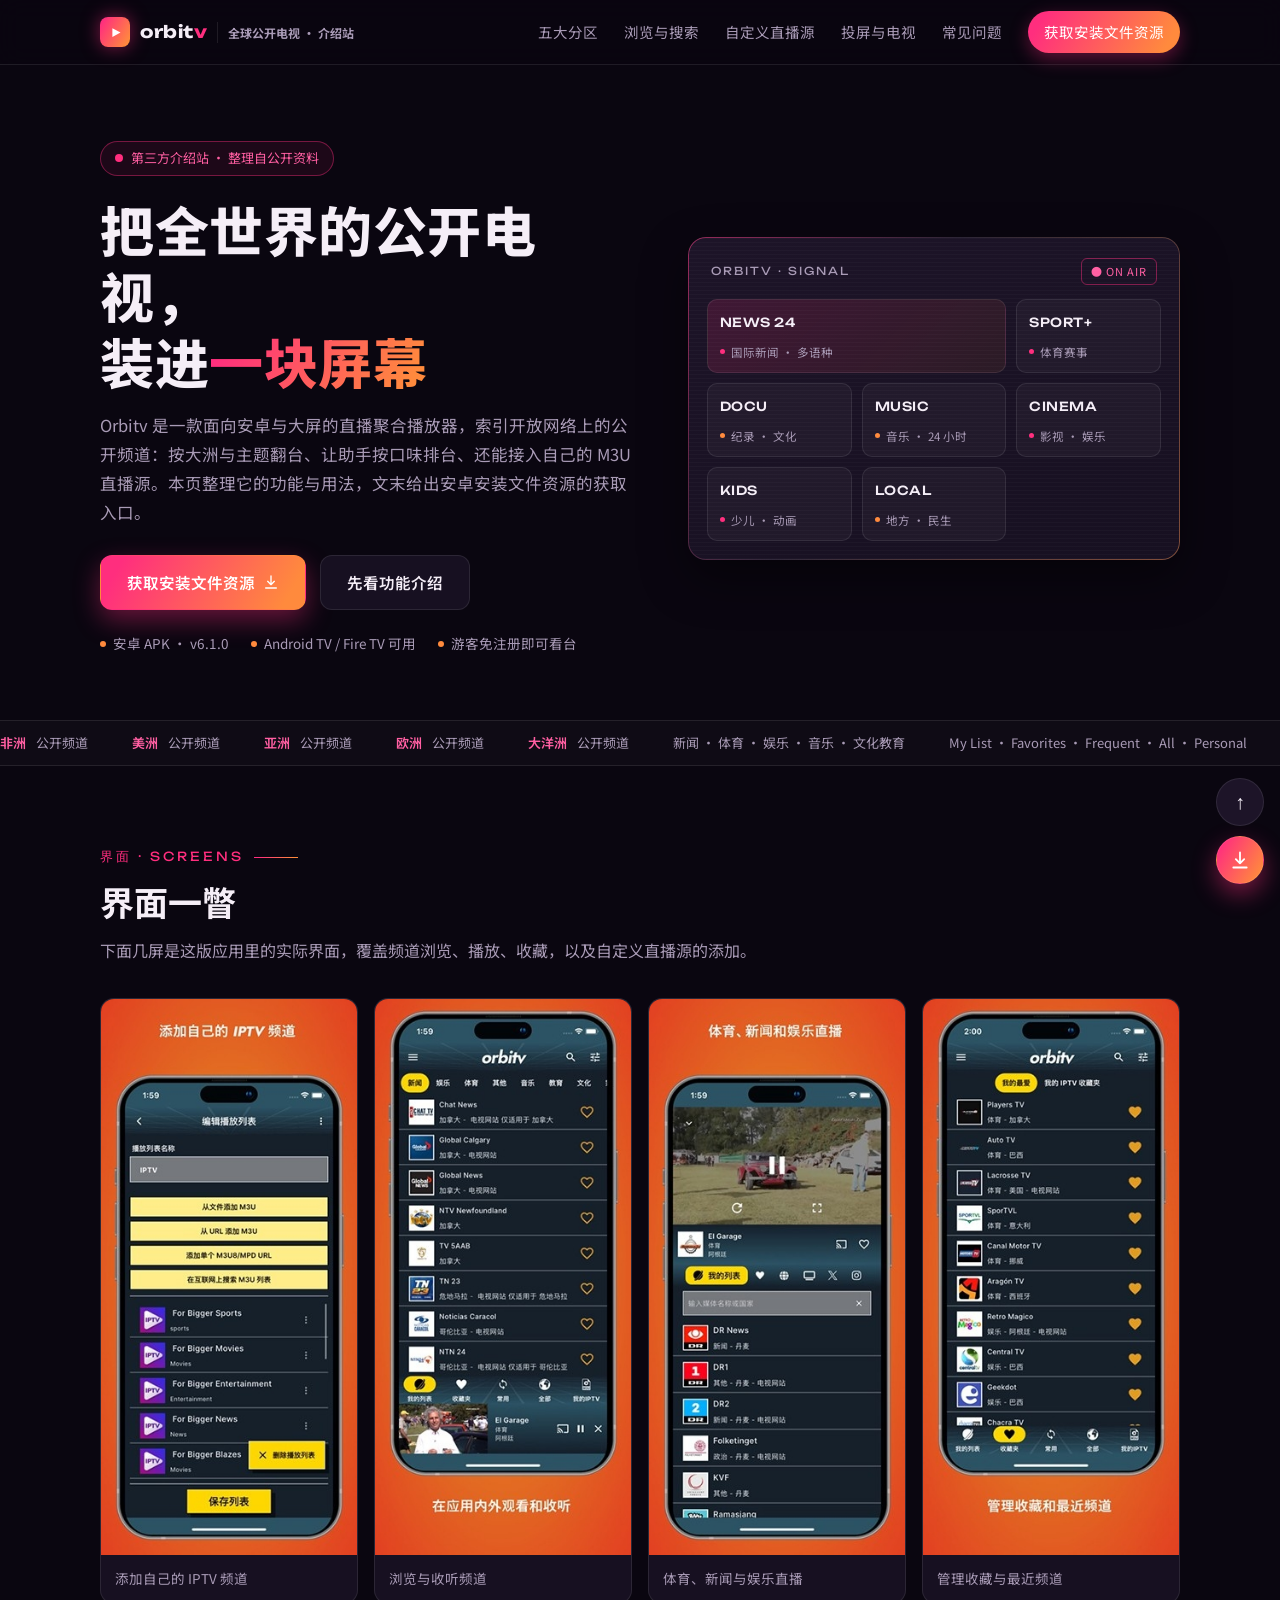
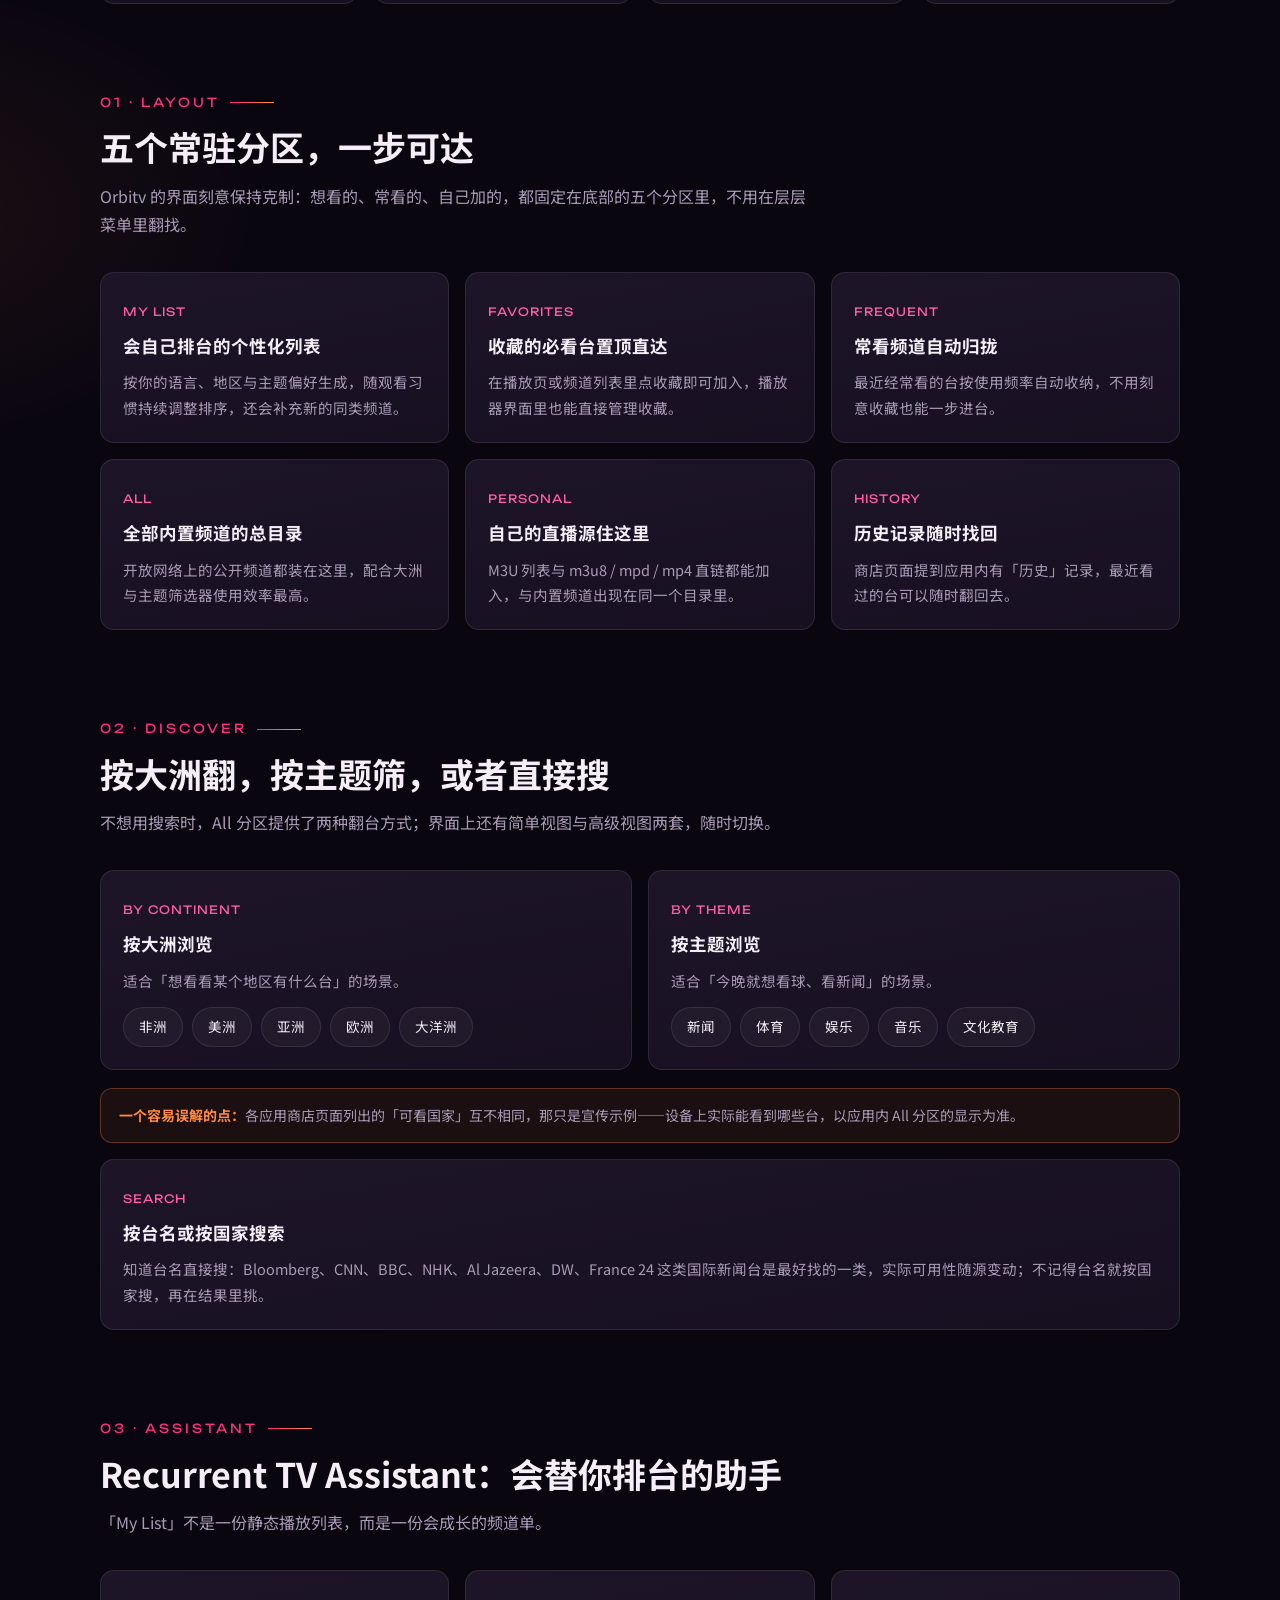
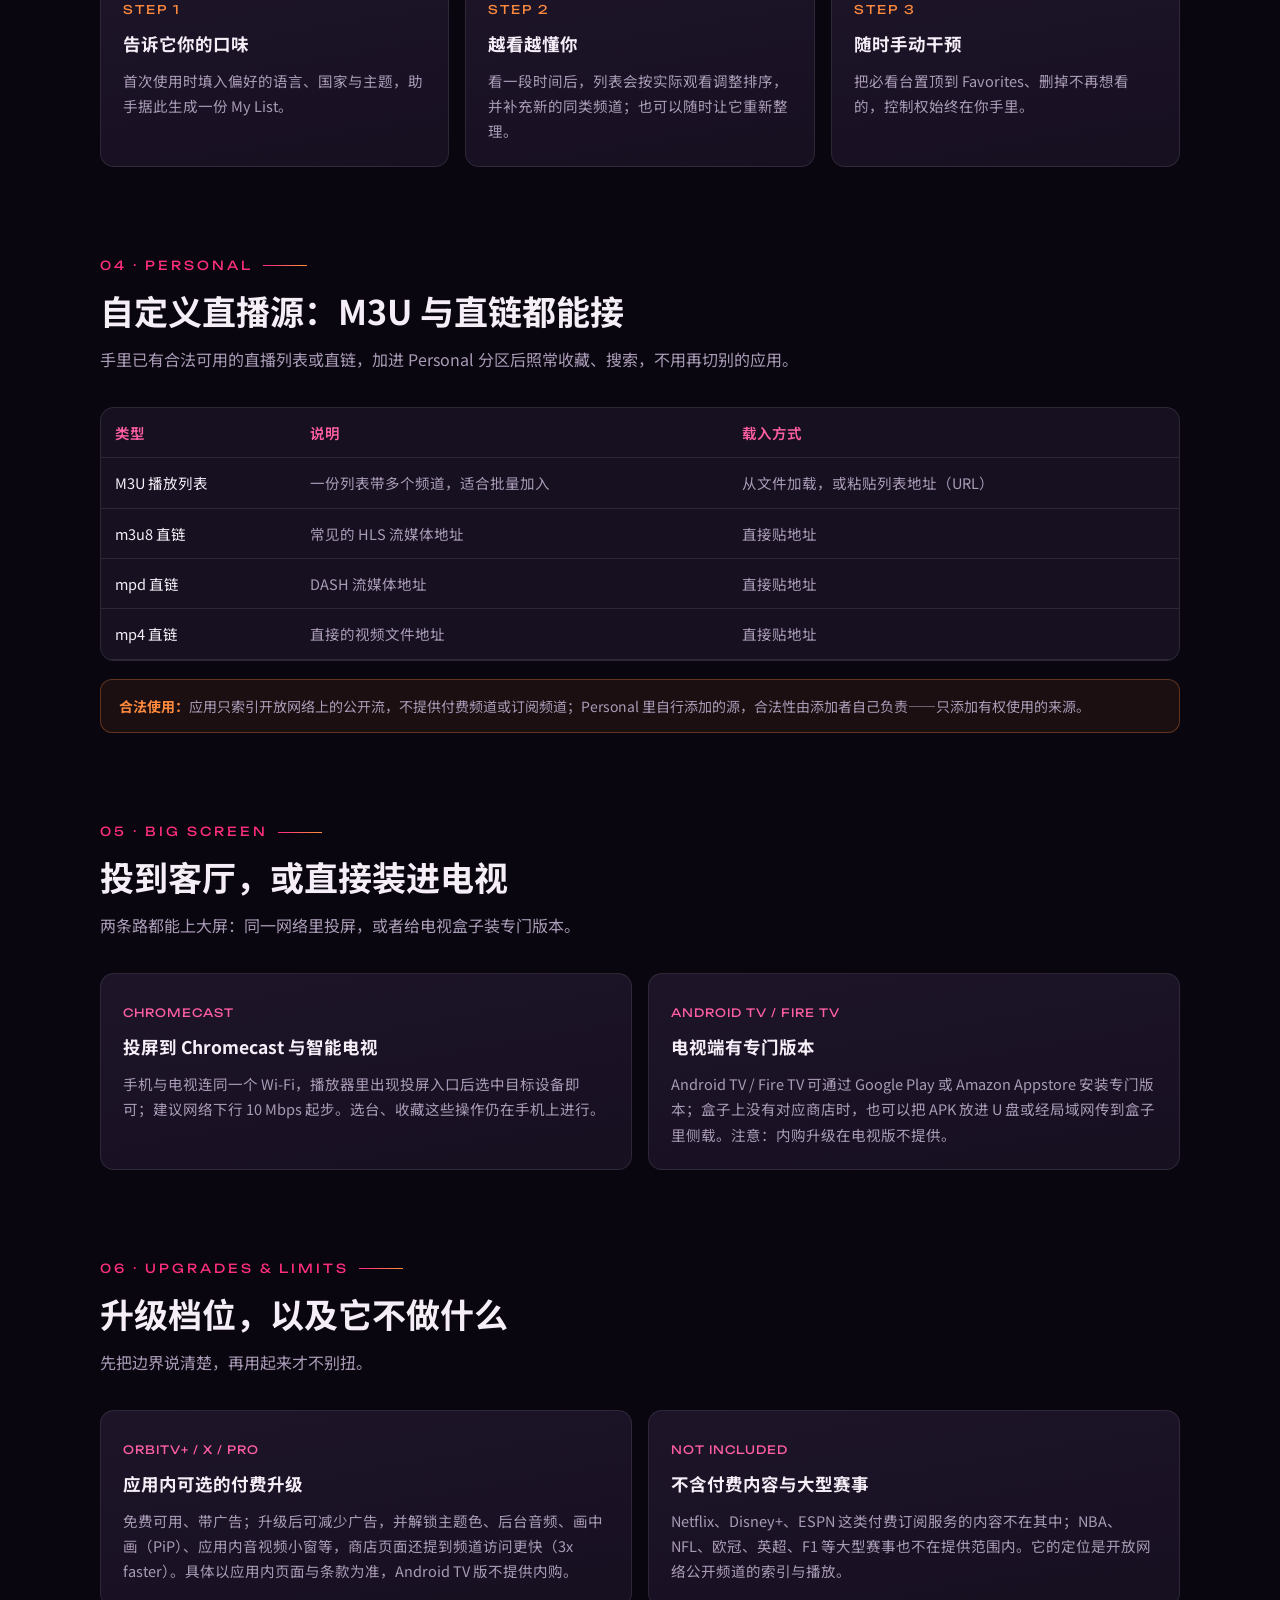
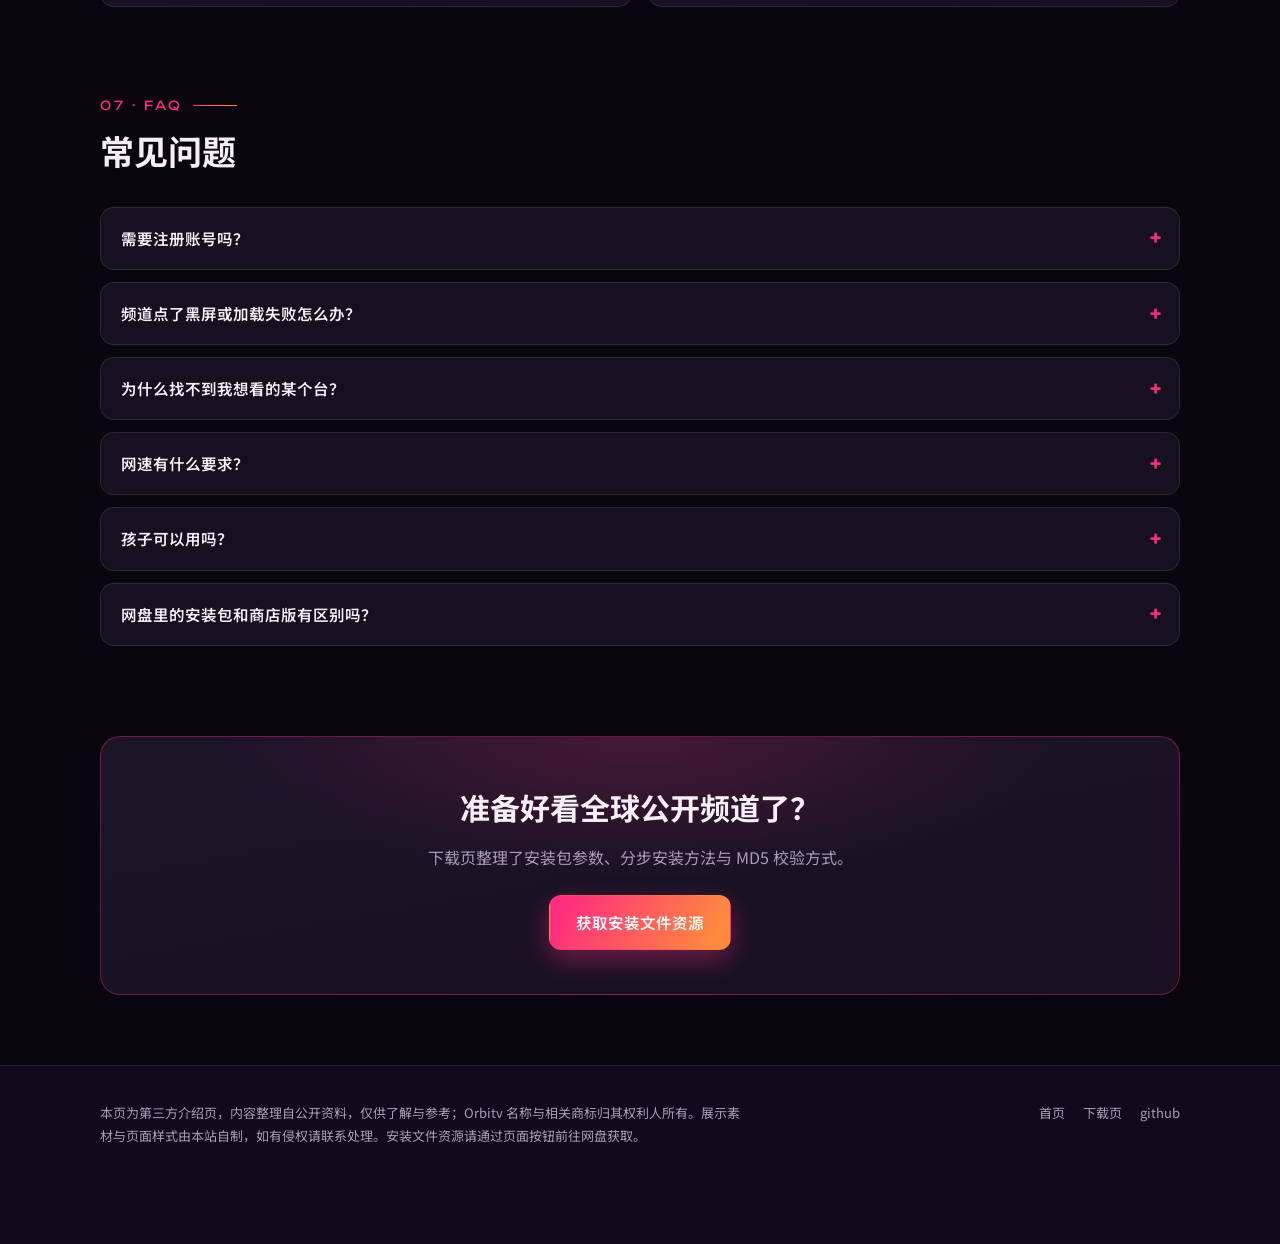
==== commit 648934f3: "update" ====
--- a/index.html
+++ b/index.html
@@ -1,333 +1,362 @@
-<!DOCTYPE html>
-<html lang="zh-CN">
-<head>
-<meta charset="UTF-8">
-<meta name="viewport" content="width=device-width, initial-scale=1">
-<title>Orbitv 介绍：全球公开电视直播应用的功能与用法 · 安卓安装包获取指引</title>
-<meta name="description" content="Orbitv 是一款聚合开放网络公开电视频道的直播播放器，覆盖安卓手机、平板与 Android TV / Fire TV。这里以第三方视角整理它的五大分区、按大洲与主题浏览、M3U 自定义直播源、Chromecast 投屏等玩法，并给出安卓安装文件资源的获取入口。">
-<meta name="keywords" content="orbitv,orbitv 下载,orbitv 安卓,IPTV 播放器,直播源 M3U,公开电视直播">
-<link rel="icon" type="image/svg+xml" href="data:image/svg+xml,%3Csvg xmlns='http://www.w3.org/2000/svg' viewBox='0 0 32 32'%3E%3Crect width='32' height='32' rx='7' fill='%23ff2e7e'/%3E%3Cpath d='M12 9l12 7-12 7z' fill='%23fff'/%3E%3C/svg%3E">
-<link rel="preconnect" href="https://fonts.googleapis.com">
-<link rel="preconnect" href="https://fonts.gstatic.com" crossorigin>
-<link href="https://fonts.googleapis.com/css2?family=Unbounded:wght@400;500;700&family=Noto+Sans+SC:wght@400;500;700;900&display=swap" rel="stylesheet">
-<link rel="stylesheet" href="/assets/css/style.css">
-</head>
-<body>
-
-<header class="site-header">
-  <div class="wrap header-in">
-    <a class="brand" href="/">
-      <span class="brand-mark" aria-hidden="true">
-        <svg viewBox="0 0 24 24" fill="none"><path d="M7 5l13 7-13 7z" fill="#fff"/></svg>
-      </span>
-      <span class="brand-name">orbit<em>v</em></span>
-      <span class="brand-tag">全球公开电视 · 介绍站</span>
-    </a>
-    <button class="nav-toggle" aria-label="菜单" aria-expanded="false" aria-controls="site-nav">
-      <span></span><span></span><span></span>
-    </button>
-    <nav class="nav-links" id="site-nav" aria-label="站内导航">
-      <a href="#sec-zones">五大分区</a>
-      <a href="#sec-browse">浏览与搜索</a>
-      <a href="#sec-personal">自定义直播源</a>
-      <a href="#sec-tv">投屏与电视</a>
-      <a href="#sec-faq">常见问题</a>
-      <a class="nav-cta" href="/download.html">获取安装文件资源</a>
-    </nav>
-  </div>
-</header>
-
-<main>
-  <!-- 英雄区 -->
-  <section class="hero">
-    <div class="wrap hero-grid">
-      <div>
-        <span class="chip"><span class="live-dot" aria-hidden="true"></span>第三方介绍站 · 整理自公开资料</span>
-        <h1>把全世界的公开电视，<br>装进<span class="grad-text">一块屏幕</span></h1>
-        <p class="lead">Orbitv 是一款面向安卓与大屏的直播聚合播放器，索引开放网络上的公开频道：按大洲与主题翻台、让助手按口味排台、还能接入自己的 M3U 直播源。本页整理它的功能与用法，文末给出安卓安装文件资源的获取入口。</p>
-        <div class="cta-row">
-          <a class="btn btn-primary" href="/download.html">获取安装文件资源
-            <svg width="16" height="16" viewBox="0 0 24 24" fill="none" aria-hidden="true"><path d="M12 3v13m0 0l-5-5m5 5l5-5M4 21h16" stroke="#fff" stroke-width="2" stroke-linecap="round" stroke-linejoin="round"/></svg>
-          </a>
-          <a class="btn btn-ghost" href="#sec-zones">先看功能介绍</a>
-        </div>
-        <div class="hero-meta">
-          <span><i></i>安卓 APK · v6.1.0</span>
-          <span><i></i>Android TV / Fire TV 可用</span>
-          <span><i></i>游客免注册即可看台</span>
-        </div>
+<!DOCTYPE html>
+<html lang="zh-CN">
+<head>
+<meta charset="UTF-8">
+<meta name="viewport" content="width=device-width, initial-scale=1">
+<title>Orbitv：公开电视频道聚合播放器（手机 / 平板 / Android TV）</title>
+<meta name="description" content="Orbitv 聚合开放网络上的公开电视频道：按大洲与主题浏览，支持 M3U 自定义源与 Chromecast 投屏，覆盖手机、平板与 Android TV。这里整理它的分区玩法与安卓包参数。">
+<meta name="keywords" content="orbitv,orbitv 下载,orbitv 安卓,IPTV 播放器,直播源 M3U,公开电视直播">
+<link rel="icon" type="image/svg+xml" href="data:image/svg+xml,%3Csvg xmlns='http://www.w3.org/2000/svg' viewBox='0 0 32 32'%3E%3Crect width='32' height='32' rx='7' fill='%23ff2e7e'/%3E%3Cpath d='M12 9l12 7-12 7z' fill='%23fff'/%3E%3C/svg%3E">
+<link rel="preconnect" href="https://fonts.googleapis.com">
+<link rel="preconnect" href="https://fonts.gstatic.com" crossorigin>
+<link href="https://fonts.googleapis.com/css2?family=Unbounded:wght@400;500;700&family=Noto+Sans+SC:wght@400;500;700;900&display=swap" rel="stylesheet">
+<link rel="stylesheet" href="/assets/css/style.css">
+</head>
+<body>
+
+<header class="site-header">
+  <div class="wrap header-in">
+    <a class="brand" href="/">
+      <span class="brand-mark" aria-hidden="true">
+        <svg viewBox="0 0 24 24" fill="none"><path d="M7 5l13 7-13 7z" fill="#fff"/></svg>
+      </span>
+      <span class="brand-name">orbit<em>v</em></span>
+      <span class="brand-tag">全球公开电视 · 介绍站</span>
+    </a>
+    <button class="nav-toggle" aria-label="菜单" aria-expanded="false" aria-controls="site-nav">
+      <span></span><span></span><span></span>
+    </button>
+    <nav class="nav-links" id="site-nav" aria-label="站内导航">
+      <a href="#sec-zones">五大分区</a>
+      <a href="#sec-browse">浏览与搜索</a>
+      <a href="#sec-personal">自定义直播源</a>
+      <a href="#sec-tv">投屏与电视</a>
+      <a href="#sec-faq">常见问题</a>
+      <a class="nav-cta" href="/download.html">获取安装文件资源</a>
+    </nav>
+  </div>
+</header>
+
+<main>
+  <!-- 英雄区 -->
+  <section class="hero">
+    <div class="wrap hero-grid">
+      <div>
+        <span class="chip"><span class="live-dot" aria-hidden="true"></span>第三方介绍站 · 整理自公开资料</span>
+        <h1>把全世界的公开电视，<br>装进<span class="grad-text">一块屏幕</span></h1>
+        <p class="lead">Orbitv 是一款面向安卓与大屏的直播聚合播放器，索引开放网络上的公开频道：按大洲与主题翻台、让助手按口味排台、还能接入自己的 M3U 直播源。本页整理它的功能与用法，文末给出安卓安装文件资源的获取入口。</p>
+        <div class="cta-row">
+          <a class="btn btn-primary" href="/download.html">获取安装文件资源
+            <svg width="16" height="16" viewBox="0 0 24 24" fill="none" aria-hidden="true"><path d="M12 3v13m0 0l-5-5m5 5l5-5M4 21h16" stroke="#fff" stroke-width="2" stroke-linecap="round" stroke-linejoin="round"/></svg>
+          </a>
+          <a class="btn btn-ghost" href="#sec-zones">先看功能介绍</a>
+        </div>
+        <div class="hero-meta">
+          <span><i></i>安卓 APK · v6.1.0</span>
+          <span><i></i>Android TV / Fire TV 可用</span>
+          <span><i></i>游客免注册即可看台</span>
+        </div>
+      </div>
+      <div class="tv-panel" aria-hidden="true">
+        <div class="tv-top">
+          <span class="sig">ORBITV · SIGNAL</span>
+          <span class="on-air">● ON AIR</span>
+        </div>
+        <div class="mosaic">
+          <div class="tile wide"><b>NEWS 24</b><i>国际新闻 · 多语种</i></div>
+          <div class="tile"><b>SPORT+</b><i>体育赛事</i></div>
+          <div class="tile alt"><b>DOCU</b><i>纪录 · 文化</i></div>
+          <div class="tile alt"><b>MUSIC</b><i>音乐 · 24 小时</i></div>
+          <div class="tile"><b>CINEMA</b><i>影视 · 娱乐</i></div>
+          <div class="tile"><b>KIDS</b><i>少儿 · 动画</i></div>
+          <div class="tile alt"><b>LOCAL</b><i>地方 · 民生</i></div>
+        </div>
+      </div>
+    </div>
+  </section>
+
+  <!-- 跑马灯 -->
+  <div class="ticker" aria-hidden="true">
+    <div class="ticker-track">
+      <span><b>非洲</b> 公开频道</span><span><b>美洲</b> 公开频道</span><span><b>亚洲</b> 公开频道</span><span><b>欧洲</b> 公开频道</span><span><b>大洋洲</b> 公开频道</span>
+      <span>新闻 · 体育 · 娱乐 · 音乐 · 文化教育</span><span>My List · Favorites · Frequent · All · Personal</span>
+      <span><b>非洲</b> 公开频道</span><span><b>美洲</b> 公开频道</span><span><b>亚洲</b> 公开频道</span><span><b>欧洲</b> 公开频道</span><span><b>大洋洲</b> 公开频道</span>
+      <span>新闻 · 体育 · 娱乐 · 音乐 · 文化教育</span><span>My List · Favorites · Frequent · All · Personal</span>
+    </div>
+  </div>
+
+  <!-- 00 界面一瞥 -->
+  <section class="sec" id="sec-shots">
+    <div class="wrap">
+      <div class="sec-head reveal">
+        <span class="k">界面 · SCREENS</span>
+        <h2>界面一瞥</h2>
+        <p>下面几屏是这版应用里的实际界面，覆盖频道浏览、播放、收藏，以及自定义直播源的添加。</p>
       </div>
-      <div class="tv-panel" aria-hidden="true">
-        <div class="tv-top">
-          <span class="sig">ORBITV · SIGNAL</span>
-          <span class="on-air">● ON AIR</span>
-        </div>
-        <div class="mosaic">
-          <div class="tile wide"><b>NEWS 24</b><i>国际新闻 · 多语种</i></div>
-          <div class="tile"><b>SPORT+</b><i>体育赛事</i></div>
-          <div class="tile alt"><b>DOCU</b><i>纪录 · 文化</i></div>
-          <div class="tile alt"><b>MUSIC</b><i>音乐 · 24 小时</i></div>
-          <div class="tile"><b>CINEMA</b><i>影视 · 娱乐</i></div>
-          <div class="tile"><b>KIDS</b><i>少儿 · 动画</i></div>
-          <div class="tile alt"><b>LOCAL</b><i>地方 · 民生</i></div>
-        </div>
+      <div class="shots reveal">
+        <figure class="shot">
+          <img src="/assets/img/01_300x651.jpg" width="300" height="651" loading="lazy" alt="Orbitv 编辑播放列表界面，可通过文件、URL 或联网搜索添加 IPTV 频道">
+          <figcaption>添加自己的 IPTV 频道</figcaption>
+        </figure>
+        <figure class="shot">
+          <img src="/assets/img/02_300x651.jpg" width="300" height="651" loading="lazy" alt="Orbitv 频道列表界面，顶部按新闻、娱乐、体育等主题筛选，底部为五个常驻分区">
+          <figcaption>浏览与收听频道</figcaption>
+        </figure>
+        <figure class="shot">
+          <img src="/assets/img/03_300x651.jpg" width="300" height="651" loading="lazy" alt="Orbitv 播放界面，上方为直播画面，下方列出按国家分类的频道">
+          <figcaption>体育、新闻与娱乐直播</figcaption>
+        </figure>
+        <figure class="shot">
+          <img src="/assets/img/04_300x651.jpg" width="300" height="651" loading="lazy" alt="Orbitv 收藏分区界面，显示我的最爱与我的 IPTV 收藏">
+          <figcaption>管理收藏与最近频道</figcaption>
+        </figure>
       </div>
     </div>
   </section>
 
-  <!-- 跑马灯 -->
-  <div class="ticker" aria-hidden="true">
-    <div class="ticker-track">
-      <span><b>非洲</b> 公开频道</span><span><b>美洲</b> 公开频道</span><span><b>亚洲</b> 公开频道</span><span><b>欧洲</b> 公开频道</span><span><b>大洋洲</b> 公开频道</span>
-      <span>新闻 · 体育 · 娱乐 · 音乐 · 文化教育</span><span>My List · Favorites · Frequent · All · Personal</span>
-      <span><b>非洲</b> 公开频道</span><span><b>美洲</b> 公开频道</span><span><b>亚洲</b> 公开频道</span><span><b>欧洲</b> 公开频道</span><span><b>大洋洲</b> 公开频道</span>
-      <span>新闻 · 体育 · 娱乐 · 音乐 · 文化教育</span><span>My List · Favorites · Frequent · All · Personal</span>
-    </div>
-  </div>
-
-  <!-- 01 五大分区 -->
-  <section class="sec" id="sec-zones">
-    <div class="wrap">
-      <div class="sec-head reveal">
-        <span class="k">01 · LAYOUT</span>
-        <h2>五个常驻分区，一步可达</h2>
-        <p>Orbitv 的界面刻意保持克制：想看的、常看的、自己加的，都固定在底部的五个分区里，不用在层层菜单里翻找。</p>
-      </div>
-      <div class="grid3">
-        <div class="card reveal">
-          <span class="en">MY LIST</span>
-          <h3>会自己排台的个性化列表</h3>
-          <p>按你的语言、地区与主题偏好生成，随观看习惯持续调整排序，还会补充新的同类频道。</p>
-        </div>
-        <div class="card reveal">
-          <span class="en">FAVORITES</span>
-          <h3>收藏的必看台置顶直达</h3>
-          <p>在播放页或频道列表里点收藏即可加入，播放器界面里也能直接管理收藏。</p>
-        </div>
-        <div class="card reveal">
-          <span class="en">FREQUENT</span>
-          <h3>常看频道自动归拢</h3>
-          <p>最近经常看的台按使用频率自动收纳，不用刻意收藏也能一步进台。</p>
-        </div>
-        <div class="card reveal">
-          <span class="en">ALL</span>
-          <h3>全部内置频道的总目录</h3>
-          <p>开放网络上的公开频道都装在这里，配合大洲与主题筛选器使用效率最高。</p>
-        </div>
-        <div class="card reveal">
-          <span class="en">PERSONAL</span>
-          <h3>自己的直播源住这里</h3>
-          <p>M3U 列表与 m3u8 / mpd / mp4 直链都能加入，与内置频道出现在同一个目录里。</p>
-        </div>
-        <div class="card reveal">
-          <span class="en">HISTORY</span>
-          <h3>历史记录随时找回</h3>
-          <p>商店页面提到应用内有「历史」记录，最近看过的台可以随时翻回去。</p>
-        </div>
-      </div>
-    </div>
-  </section>
-
-  <!-- 02 浏览与搜索 -->
-  <section class="sec" id="sec-browse">
-    <div class="wrap">
-      <div class="sec-head reveal">
-        <span class="k">02 · DISCOVER</span>
-        <h2>按大洲翻，按主题筛，或者直接搜</h2>
-        <p>不想用搜索时，All 分区提供了两种翻台方式；界面上还有简单视图与高级视图两套，随时切换。</p>
-      </div>
-      <div class="browse-grid">
-        <div class="card reveal">
-          <span class="en">BY CONTINENT</span>
-          <h3>按大洲浏览</h3>
-          <p>适合「想看看某个地区有什么台」的场景。</p>
-          <div class="pill-box">
-            <span class="pill">非洲</span><span class="pill">美洲</span><span class="pill">亚洲</span><span class="pill">欧洲</span><span class="pill">大洋洲</span>
-          </div>
-        </div>
-        <div class="card reveal">
-          <span class="en">BY THEME</span>
-          <h3>按主题浏览</h3>
-          <p>适合「今晚就想看球、看新闻」的场景。</p>
-          <div class="pill-box">
-            <span class="pill">新闻</span><span class="pill">体育</span><span class="pill">娱乐</span><span class="pill">音乐</span><span class="pill">文化教育</span>
-          </div>
-        </div>
-      </div>
-      <div class="note reveal">
-        <b>一个容易误解的点：</b>各应用商店页面列出的「可看国家」互不相同，那只是宣传示例——设备上实际能看到哪些台，以应用内 All 分区的显示为准。
-      </div>
-      <div class="card reveal" style="margin-top:16px">
-        <span class="en">SEARCH</span>
-        <h3>按台名或按国家搜索</h3>
-        <p>知道台名直接搜：Bloomberg、CNN、BBC、NHK、Al Jazeera、DW、France 24 这类国际新闻台是最好找的一类，实际可用性随源变动；不记得台名就按国家搜，再在结果里挑。</p>
-      </div>
-    </div>
-  </section>
-
-  <!-- 03 助手 -->
-  <section class="sec" id="sec-assistant">
-    <div class="wrap">
-      <div class="sec-head reveal">
-        <span class="k">03 · ASSISTANT</span>
-        <h2>Recurrent TV Assistant：会替你排台的助手</h2>
-        <p>「My List」不是一份静态播放列表，而是一份会成长的频道单。</p>
-      </div>
-      <div class="grid3">
-        <div class="card reveal">
-          <span class="num">STEP 1</span>
-          <h3>告诉它你的口味</h3>
-          <p>首次使用时填入偏好的语言、国家与主题，助手据此生成一份 My List。</p>
-        </div>
-        <div class="card reveal">
-          <span class="num">STEP 2</span>
-          <h3>越看越懂你</h3>
-          <p>看一段时间后，列表会按实际观看调整排序，并补充新的同类频道；也可以随时让它重新整理。</p>
-        </div>
-        <div class="card reveal">
-          <span class="num">STEP 3</span>
-          <h3>随时手动干预</h3>
-          <p>把必看台置顶到 Favorites、删掉不再想看的，控制权始终在你手里。</p>
-        </div>
-      </div>
-    </div>
-  </section>
-
-  <!-- 04 自定义直播源 -->
-  <section class="sec" id="sec-personal">
-    <div class="wrap">
-      <div class="sec-head reveal">
-        <span class="k">04 · PERSONAL</span>
-        <h2>自定义直播源：M3U 与直链都能接</h2>
-        <p>手里已有合法可用的直播列表或直链，加进 Personal 分区后照常收藏、搜索，不用再切别的应用。</p>
-      </div>
-      <div class="tbl-wrap reveal">
-        <table class="tbl">
-          <thead><tr><th>类型</th><th>说明</th><th>载入方式</th></tr></thead>
-          <tbody>
-            <tr><td>M3U 播放列表</td><td>一份列表带多个频道，适合批量加入</td><td>从文件加载，或粘贴列表地址（URL）</td></tr>
-            <tr><td>m3u8 直链</td><td>常见的 HLS 流媒体地址</td><td>直接贴地址</td></tr>
-            <tr><td>mpd 直链</td><td>DASH 流媒体地址</td><td>直接贴地址</td></tr>
-            <tr><td>mp4 直链</td><td>直接的视频文件地址</td><td>直接贴地址</td></tr>
-          </tbody>
-        </table>
-      </div>
-      <div class="note reveal">
-        <b>合法使用：</b>应用只索引开放网络上的公开流，不提供付费频道或订阅频道；Personal 里自行添加的源，合法性由添加者自己负责——只添加有权使用的来源。
-      </div>
-    </div>
-  </section>
-
-  <!-- 05 投屏与电视 -->
-  <section class="sec" id="sec-tv">
-    <div class="wrap">
-      <div class="sec-head reveal">
-        <span class="k">05 · BIG SCREEN</span>
-        <h2>投到客厅，或直接装进电视</h2>
-        <p>两条路都能上大屏：同一网络里投屏，或者给电视盒子装专门版本。</p>
-      </div>
-      <div class="grid2">
-        <div class="card reveal">
-          <span class="en">CHROMECAST</span>
-          <h3>投屏到 Chromecast 与智能电视</h3>
-          <p>手机与电视连同一个 Wi-Fi，播放器里出现投屏入口后选中目标设备即可；建议网络下行 10 Mbps 起步。选台、收藏这些操作仍在手机上进行。</p>
-        </div>
-        <div class="card reveal">
-          <span class="en">ANDROID TV / FIRE TV</span>
-          <h3>电视端有专门版本</h3>
-          <p>Android TV / Fire TV 可通过 Google Play 或 Amazon Appstore 安装专门版本；盒子上没有对应商店时，也可以把 APK 放进 U 盘或经局域网传到盒子里侧载。注意：内购升级在电视版不提供。</p>
-        </div>
-      </div>
-    </div>
-  </section>
-
-  <!-- 06 升级与边界 -->
-  <section class="sec" id="sec-plus">
-    <div class="wrap">
-      <div class="sec-head reveal">
-        <span class="k">06 · UPGRADES &amp; LIMITS</span>
-        <h2>升级档位，以及它不做什么</h2>
-        <p>先把边界说清楚，再用起来才不别扭。</p>
-      </div>
-      <div class="grid2">
-        <div class="card reveal">
-          <span class="en">ORBITV+ / X / PRO</span>
-          <h3>应用内可选的付费升级</h3>
-          <p>免费可用、带广告；升级后可减少广告，并解锁主题色、后台音频、画中画（PiP）、应用内音视频小窗等，商店页面还提到频道访问更快（3x faster）。具体以应用内页面与条款为准，Android TV 版不提供内购。</p>
-        </div>
-        <div class="card reveal">
-          <span class="en">NOT INCLUDED</span>
-          <h3>不含付费内容与大型赛事</h3>
-          <p>Netflix、Disney+、ESPN 这类付费订阅服务的内容不在其中；NBA、NFL、欧冠、英超、F1 等大型赛事也不在提供范围内。它的定位是开放网络公开频道的索引与播放。</p>
-        </div>
-      </div>
-    </div>
-  </section>
-
-  <!-- FAQ -->
-  <section class="sec" id="sec-faq">
-    <div class="wrap">
-      <div class="sec-head reveal">
-        <span class="k">07 · FAQ</span>
-        <h2>常见问题</h2>
-      </div>
-      <details class="qa reveal">
-        <summary>需要注册账号吗？</summary>
-        <div class="qa-body">不需要。游客身份即可浏览与观看，装完直接用。注册是可选的，价值主要在收藏的跨设备同步——换手机时不用手动重收一遍。</div>
-      </details>
-      <details class="qa reveal">
-        <summary>频道点了黑屏或加载失败怎么办？</summary>
-        <div class="qa-body">先换两个别的台：能播说明是刚才那个台失效了，稍后再试即可；都不能播就查网络，或做一次「宽带 vs 移动流量」的对照测试来定位问题在哪个环节。开放网络源随时可能下线或迁移，单个台失效是常态。</div>
-      </details>
-      <details class="qa reveal">
-        <summary>为什么找不到我想看的某个台？</summary>
-        <div class="qa-body">它不提供付费或订阅频道，也不提供大型赛事转播。想看这类内容仍需要对应的付费服务。想要一个稳定可用的源，可以往 Personal 里添加自己有权使用的直播源。</div>
-      </details>
-      <details class="qa reveal">
-        <summary>网速有什么要求？</summary>
-        <div class="qa-body">10 Mbps 以上的下行速度体验较稳，画质更高的流要求更高。移动流量下信号波动比 Wi-Fi 明显；长时间用流量看直播产生的流量费与漫游费由使用者自行承担。</div>
-      </details>
-      <details class="qa reveal">
-        <summary>孩子可以用吗？</summary>
-        <div class="qa-body">安卓商店分级为 PEGI 3（全年龄），iOS App Store 分级为 16+，服务条款也写明面向 16 岁以上人群。家里同时有安卓和苹果设备的话，两边都要留意。</div>
-      </details>
-      <details class="qa reveal">
-        <summary>网盘里的安装包和商店版有区别吗？</summary>
-        <div class="qa-body">功能相同，只是版本新旧不同：网盘包固定为 6.1.0，商店版持续更新。装法与校验方式见<a href="/download.html">下载页</a>的说明。</div>
-      </details>
-    </div>
-  </section>
-
-  <!-- CTA -->
-  <div class="wrap">
-    <div class="cta-band reveal">
-      <h2>准备好看全球公开频道了？</h2>
-      <p>下载页整理了安装包参数、分步安装方法与 MD5 校验方式。</p>
-      <a class="btn btn-primary" href="/download.html">获取安装文件资源</a>
-    </div>
-  </div>
-</main>
-
-<footer class="site-footer">
-  <div class="wrap foot-in">
-    <p>本页为第三方介绍页，内容整理自公开资料，仅供了解与参考；Orbitv 名称与相关商标归其权利人所有。展示素材与页面样式由本站自制，如有侵权请联系处理。安装文件资源请通过页面按钮前往网盘获取。</p>
-    <nav class="foot-links" aria-label="页脚链接">
-      <a href="/">首页</a>
-      <a href="/download.html">下载页</a>
-      <a href="https://github.com/alipymanbu/orbitv.loveyou.bond">github</a>
-    </nav>
-  </div>
-</footer>
-
-<!-- 右下角浮动按钮：返回顶部 + 下载 -->
-<div class="fab-stack">
-  <button class="fab fab-top" id="to-top" aria-label="返回顶部">↑</button>
-  <a class="fab fab-dl" href="#" data-link="download" aria-label="获取安装文件资源">
-    <svg viewBox="0 0 24 24" fill="none" aria-hidden="true"><path d="M12 3v13m0 0l-5-5m5 5l5-5M4 21h16" stroke="#fff" stroke-width="2.2" stroke-linecap="round" stroke-linejoin="round"/></svg>
-  </a>
-</div>
-
-<script src="/assets/js/links.js"></script>
-<script src="/assets/js/main.js"></script>
-</body>
-</html>
+  <!-- 01 五大分区 -->
+  <section class="sec" id="sec-zones">
+    <div class="wrap">
+      <div class="sec-head reveal">
+        <span class="k">01 · LAYOUT</span>
+        <h2>五个常驻分区，一步可达</h2>
+        <p>Orbitv 的界面刻意保持克制：想看的、常看的、自己加的，都固定在底部的五个分区里，不用在层层菜单里翻找。</p>
+      </div>
+      <div class="grid3">
+        <div class="card reveal">
+          <span class="en">MY LIST</span>
+          <h3>会自己排台的个性化列表</h3>
+          <p>按你的语言、地区与主题偏好生成，随观看习惯持续调整排序，还会补充新的同类频道。</p>
+        </div>
+        <div class="card reveal">
+          <span class="en">FAVORITES</span>
+          <h3>收藏的必看台置顶直达</h3>
+          <p>在播放页或频道列表里点收藏即可加入，播放器界面里也能直接管理收藏。</p>
+        </div>
+        <div class="card reveal">
+          <span class="en">FREQUENT</span>
+          <h3>常看频道自动归拢</h3>
+          <p>最近经常看的台按使用频率自动收纳，不用刻意收藏也能一步进台。</p>
+        </div>
+        <div class="card reveal">
+          <span class="en">ALL</span>
+          <h3>全部内置频道的总目录</h3>
+          <p>开放网络上的公开频道都装在这里，配合大洲与主题筛选器使用效率最高。</p>
+        </div>
+        <div class="card reveal">
+          <span class="en">PERSONAL</span>
+          <h3>自己的直播源住这里</h3>
+          <p>M3U 列表与 m3u8 / mpd / mp4 直链都能加入，与内置频道出现在同一个目录里。</p>
+        </div>
+        <div class="card reveal">
+          <span class="en">HISTORY</span>
+          <h3>历史记录随时找回</h3>
+          <p>商店页面提到应用内有「历史」记录，最近看过的台可以随时翻回去。</p>
+        </div>
+      </div>
+    </div>
+  </section>
+
+  <!-- 02 浏览与搜索 -->
+  <section class="sec" id="sec-browse">
+    <div class="wrap">
+      <div class="sec-head reveal">
+        <span class="k">02 · DISCOVER</span>
+        <h2>按大洲翻，按主题筛，或者直接搜</h2>
+        <p>不想用搜索时，All 分区提供了两种翻台方式；界面上还有简单视图与高级视图两套，随时切换。</p>
+      </div>
+      <div class="browse-grid">
+        <div class="card reveal">
+          <span class="en">BY CONTINENT</span>
+          <h3>按大洲浏览</h3>
+          <p>适合「想看看某个地区有什么台」的场景。</p>
+          <div class="pill-box">
+            <span class="pill">非洲</span><span class="pill">美洲</span><span class="pill">亚洲</span><span class="pill">欧洲</span><span class="pill">大洋洲</span>
+          </div>
+        </div>
+        <div class="card reveal">
+          <span class="en">BY THEME</span>
+          <h3>按主题浏览</h3>
+          <p>适合「今晚就想看球、看新闻」的场景。</p>
+          <div class="pill-box">
+            <span class="pill">新闻</span><span class="pill">体育</span><span class="pill">娱乐</span><span class="pill">音乐</span><span class="pill">文化教育</span>
+          </div>
+        </div>
+      </div>
+      <div class="note reveal">
+        <b>一个容易误解的点：</b>各应用商店页面列出的「可看国家」互不相同，那只是宣传示例——设备上实际能看到哪些台，以应用内 All 分区的显示为准。
+      </div>
+      <div class="card reveal" style="margin-top:16px">
+        <span class="en">SEARCH</span>
+        <h3>按台名或按国家搜索</h3>
+        <p>知道台名直接搜：Bloomberg、CNN、BBC、NHK、Al Jazeera、DW、France 24 这类国际新闻台是最好找的一类，实际可用性随源变动；不记得台名就按国家搜，再在结果里挑。</p>
+      </div>
+    </div>
+  </section>
+
+  <!-- 03 助手 -->
+  <section class="sec" id="sec-assistant">
+    <div class="wrap">
+      <div class="sec-head reveal">
+        <span class="k">03 · ASSISTANT</span>
+        <h2>Recurrent TV Assistant：会替你排台的助手</h2>
+        <p>「My List」不是一份静态播放列表，而是一份会成长的频道单。</p>
+      </div>
+      <div class="grid3">
+        <div class="card reveal">
+          <span class="num">STEP 1</span>
+          <h3>告诉它你的口味</h3>
+          <p>首次使用时填入偏好的语言、国家与主题，助手据此生成一份 My List。</p>
+        </div>
+        <div class="card reveal">
+          <span class="num">STEP 2</span>
+          <h3>越看越懂你</h3>
+          <p>看一段时间后，列表会按实际观看调整排序，并补充新的同类频道；也可以随时让它重新整理。</p>
+        </div>
+        <div class="card reveal">
+          <span class="num">STEP 3</span>
+          <h3>随时手动干预</h3>
+          <p>把必看台置顶到 Favorites、删掉不再想看的，控制权始终在你手里。</p>
+        </div>
+      </div>
+    </div>
+  </section>
+
+  <!-- 04 自定义直播源 -->
+  <section class="sec" id="sec-personal">
+    <div class="wrap">
+      <div class="sec-head reveal">
+        <span class="k">04 · PERSONAL</span>
+        <h2>自定义直播源：M3U 与直链都能接</h2>
+        <p>手里已有合法可用的直播列表或直链，加进 Personal 分区后照常收藏、搜索，不用再切别的应用。</p>
+      </div>
+      <div class="tbl-wrap reveal">
+        <table class="tbl">
+          <thead><tr><th>类型</th><th>说明</th><th>载入方式</th></tr></thead>
+          <tbody>
+            <tr><td>M3U 播放列表</td><td>一份列表带多个频道，适合批量加入</td><td>从文件加载，或粘贴列表地址（URL）</td></tr>
+            <tr><td>m3u8 直链</td><td>常见的 HLS 流媒体地址</td><td>直接贴地址</td></tr>
+            <tr><td>mpd 直链</td><td>DASH 流媒体地址</td><td>直接贴地址</td></tr>
+            <tr><td>mp4 直链</td><td>直接的视频文件地址</td><td>直接贴地址</td></tr>
+          </tbody>
+        </table>
+      </div>
+      <div class="note reveal">
+        <b>合法使用：</b>应用只索引开放网络上的公开流，不提供付费频道或订阅频道；Personal 里自行添加的源，合法性由添加者自己负责——只添加有权使用的来源。
+      </div>
+    </div>
+  </section>
+
+  <!-- 05 投屏与电视 -->
+  <section class="sec" id="sec-tv">
+    <div class="wrap">
+      <div class="sec-head reveal">
+        <span class="k">05 · BIG SCREEN</span>
+        <h2>投到客厅，或直接装进电视</h2>
+        <p>两条路都能上大屏：同一网络里投屏，或者给电视盒子装专门版本。</p>
+      </div>
+      <div class="grid2">
+        <div class="card reveal">
+          <span class="en">CHROMECAST</span>
+          <h3>投屏到 Chromecast 与智能电视</h3>
+          <p>手机与电视连同一个 Wi-Fi，播放器里出现投屏入口后选中目标设备即可；建议网络下行 10 Mbps 起步。选台、收藏这些操作仍在手机上进行。</p>
+        </div>
+        <div class="card reveal">
+          <span class="en">ANDROID TV / FIRE TV</span>
+          <h3>电视端有专门版本</h3>
+          <p>Android TV / Fire TV 可通过 Google Play 或 Amazon Appstore 安装专门版本；盒子上没有对应商店时，也可以把 APK 放进 U 盘或经局域网传到盒子里侧载。注意：内购升级在电视版不提供。</p>
+        </div>
+      </div>
+    </div>
+  </section>
+
+  <!-- 06 升级与边界 -->
+  <section class="sec" id="sec-plus">
+    <div class="wrap">
+      <div class="sec-head reveal">
+        <span class="k">06 · UPGRADES &amp; LIMITS</span>
+        <h2>升级档位，以及它不做什么</h2>
+        <p>先把边界说清楚，再用起来才不别扭。</p>
+      </div>
+      <div class="grid2">
+        <div class="card reveal">
+          <span class="en">ORBITV+ / X / PRO</span>
+          <h3>应用内可选的付费升级</h3>
+          <p>免费可用、带广告；升级后可减少广告，并解锁主题色、后台音频、画中画（PiP）、应用内音视频小窗等，商店页面还提到频道访问更快（3x faster）。具体以应用内页面与条款为准，Android TV 版不提供内购。</p>
+        </div>
+        <div class="card reveal">
+          <span class="en">NOT INCLUDED</span>
+          <h3>不含付费内容与大型赛事</h3>
+          <p>Netflix、Disney+、ESPN 这类付费订阅服务的内容不在其中；NBA、NFL、欧冠、英超、F1 等大型赛事也不在提供范围内。它的定位是开放网络公开频道的索引与播放。</p>
+        </div>
+      </div>
+    </div>
+  </section>
+
+  <!-- FAQ -->
+  <section class="sec" id="sec-faq">
+    <div class="wrap">
+      <div class="sec-head reveal">
+        <span class="k">07 · FAQ</span>
+        <h2>常见问题</h2>
+      </div>
+      <details class="qa reveal">
+        <summary>需要注册账号吗？</summary>
+        <div class="qa-body">不需要。游客身份即可浏览与观看，装完直接用。注册是可选的，价值主要在收藏的跨设备同步——换手机时不用手动重收一遍。</div>
+      </details>
+      <details class="qa reveal">
+        <summary>频道点了黑屏或加载失败怎么办？</summary>
+        <div class="qa-body">先换两个别的台：能播说明是刚才那个台失效了，稍后再试即可；都不能播就查网络，或做一次「宽带 vs 移动流量」的对照测试来定位问题在哪个环节。开放网络源随时可能下线或迁移，单个台失效是常态。</div>
+      </details>
+      <details class="qa reveal">
+        <summary>为什么找不到我想看的某个台？</summary>
+        <div class="qa-body">它不提供付费或订阅频道，也不提供大型赛事转播。想看这类内容仍需要对应的付费服务。想要一个稳定可用的源，可以往 Personal 里添加自己有权使用的直播源。</div>
+      </details>
+      <details class="qa reveal">
+        <summary>网速有什么要求？</summary>
+        <div class="qa-body">10 Mbps 以上的下行速度体验较稳，画质更高的流要求更高。移动流量下信号波动比 Wi-Fi 明显；长时间用流量看直播产生的流量费与漫游费由使用者自行承担。</div>
+      </details>
+      <details class="qa reveal">
+        <summary>孩子可以用吗？</summary>
+        <div class="qa-body">安卓商店分级为 PEGI 3（全年龄），iOS App Store 分级为 16+，服务条款也写明面向 16 岁以上人群。家里同时有安卓和苹果设备的话，两边都要留意。</div>
+      </details>
+      <details class="qa reveal">
+        <summary>网盘里的安装包和商店版有区别吗？</summary>
+        <div class="qa-body">功能相同，只是版本新旧不同：网盘包固定为 6.1.0，商店版持续更新。装法与校验方式见<a href="/download.html">下载页</a>的说明。</div>
+      </details>
+    </div>
+  </section>
+
+  <!-- CTA -->
+  <div class="wrap">
+    <div class="cta-band reveal">
+      <h2>准备好看全球公开频道了？</h2>
+      <p>下载页整理了安装包参数、分步安装方法与 MD5 校验方式。</p>
+      <a class="btn btn-primary" href="/download.html">获取安装文件资源</a>
+    </div>
+  </div>
+</main>
+
+<footer class="site-footer">
+  <div class="wrap foot-in">
+    <p>本页为第三方介绍页，内容整理自公开资料，仅供了解与参考；Orbitv 名称与相关商标归其权利人所有。展示素材与页面样式由本站自制，如有侵权请联系处理。安装文件资源请通过页面按钮前往网盘获取。</p>
+    <nav class="foot-links" aria-label="页脚链接">
+      <a href="/">首页</a>
+      <a href="/download.html">下载页</a>
+      <a href="https://github.com/alipymanbu/orbitv.loveyou.bond">github</a>
+    </nav>
+  </div>
+</footer>
+
+<!-- 右下角浮动按钮：返回顶部 + 下载 -->
+<div class="fab-stack">
+  <button class="fab fab-top" id="to-top" aria-label="返回顶部">↑</button>
+  <a class="fab fab-dl" href="#" data-link="download" aria-label="获取安装文件资源">
+    <svg viewBox="0 0 24 24" fill="none" aria-hidden="true"><path d="M12 3v13m0 0l-5-5m5 5l5-5M4 21h16" stroke="#fff" stroke-width="2.2" stroke-linecap="round" stroke-linejoin="round"/></svg>
+  </a>
+</div>
+
+<script src="/assets/js/links.js"></script>
+<script src="/assets/js/main.js"></script>
+</body>
+</html>
--- a/assets/css/style.css
+++ b/assets/css/style.css
@@ -188,6 +188,16 @@
 }
 .note b { color: var(--orange); }
 
+/* ---------- 界面一瞥 ---------- */
+.shots { display: grid; grid-template-columns: repeat(4, minmax(0, 1fr)); gap: 16px; }
+.shot {
+  border: 1px solid var(--line); border-radius: var(--radius); overflow: hidden;
+  background: var(--panel); transition: border-color 0.25s, transform 0.25s;
+}
+.shot:hover { border-color: rgba(255, 46, 126, 0.45); transform: translateY(-3px); }
+.shot img { width: 100%; height: auto; }
+.shot figcaption { padding: 12px 14px; font-size: 13.5px; color: var(--muted); }
+
 /* 表格 */
 .tbl { width: 100%; border-collapse: collapse; font-size: 14.5px; }
 .tbl th, .tbl td { text-align: left; padding: 12px 14px; border-bottom: 1px solid var(--line); vertical-align: top; }
@@ -283,6 +293,7 @@
   .hero { padding: 52px 0 48px; }
   .hero-grid { grid-template-columns: 1fr; gap: 36px; }
   .grid3 { grid-template-columns: repeat(2, minmax(0, 1fr)); }
+  .shots { grid-template-columns: repeat(2, minmax(0, 1fr)); }
   .browse-grid { grid-template-columns: 1fr; }
 }
 @media (max-width: 860px) {
